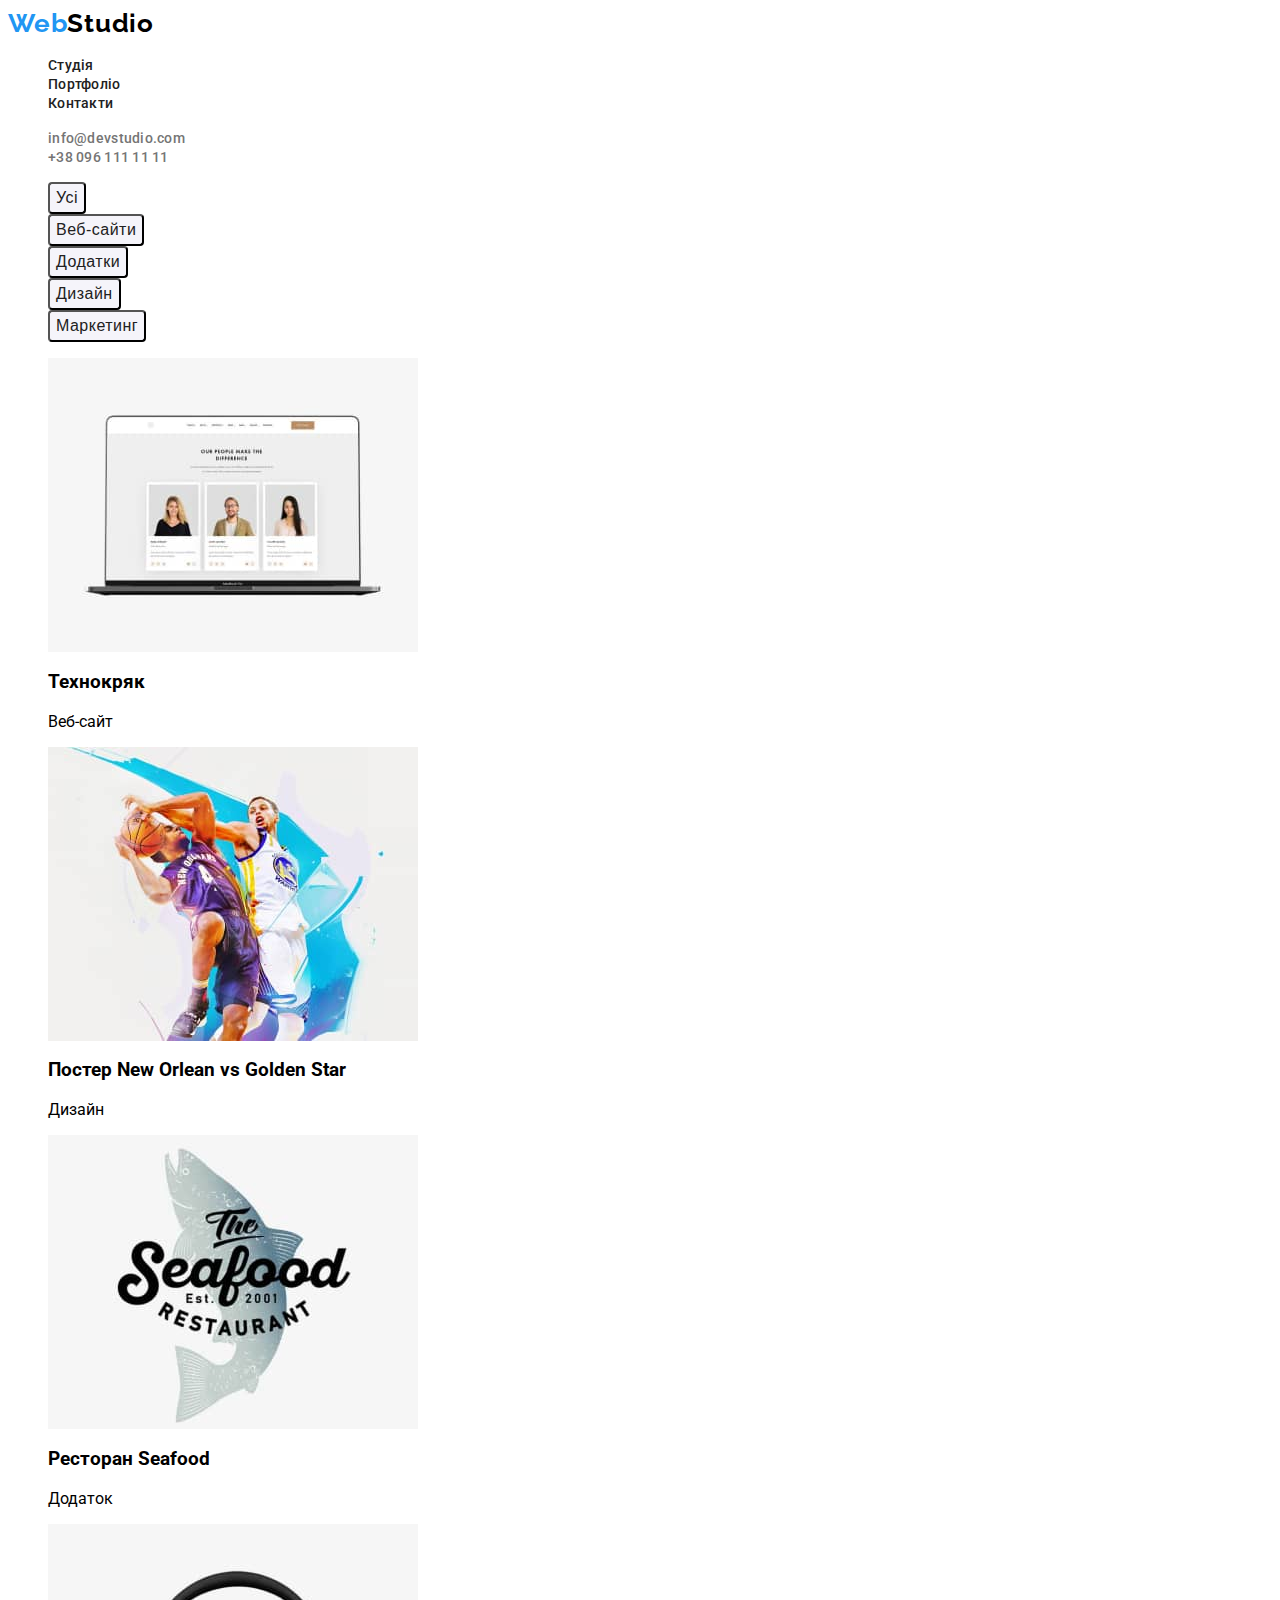
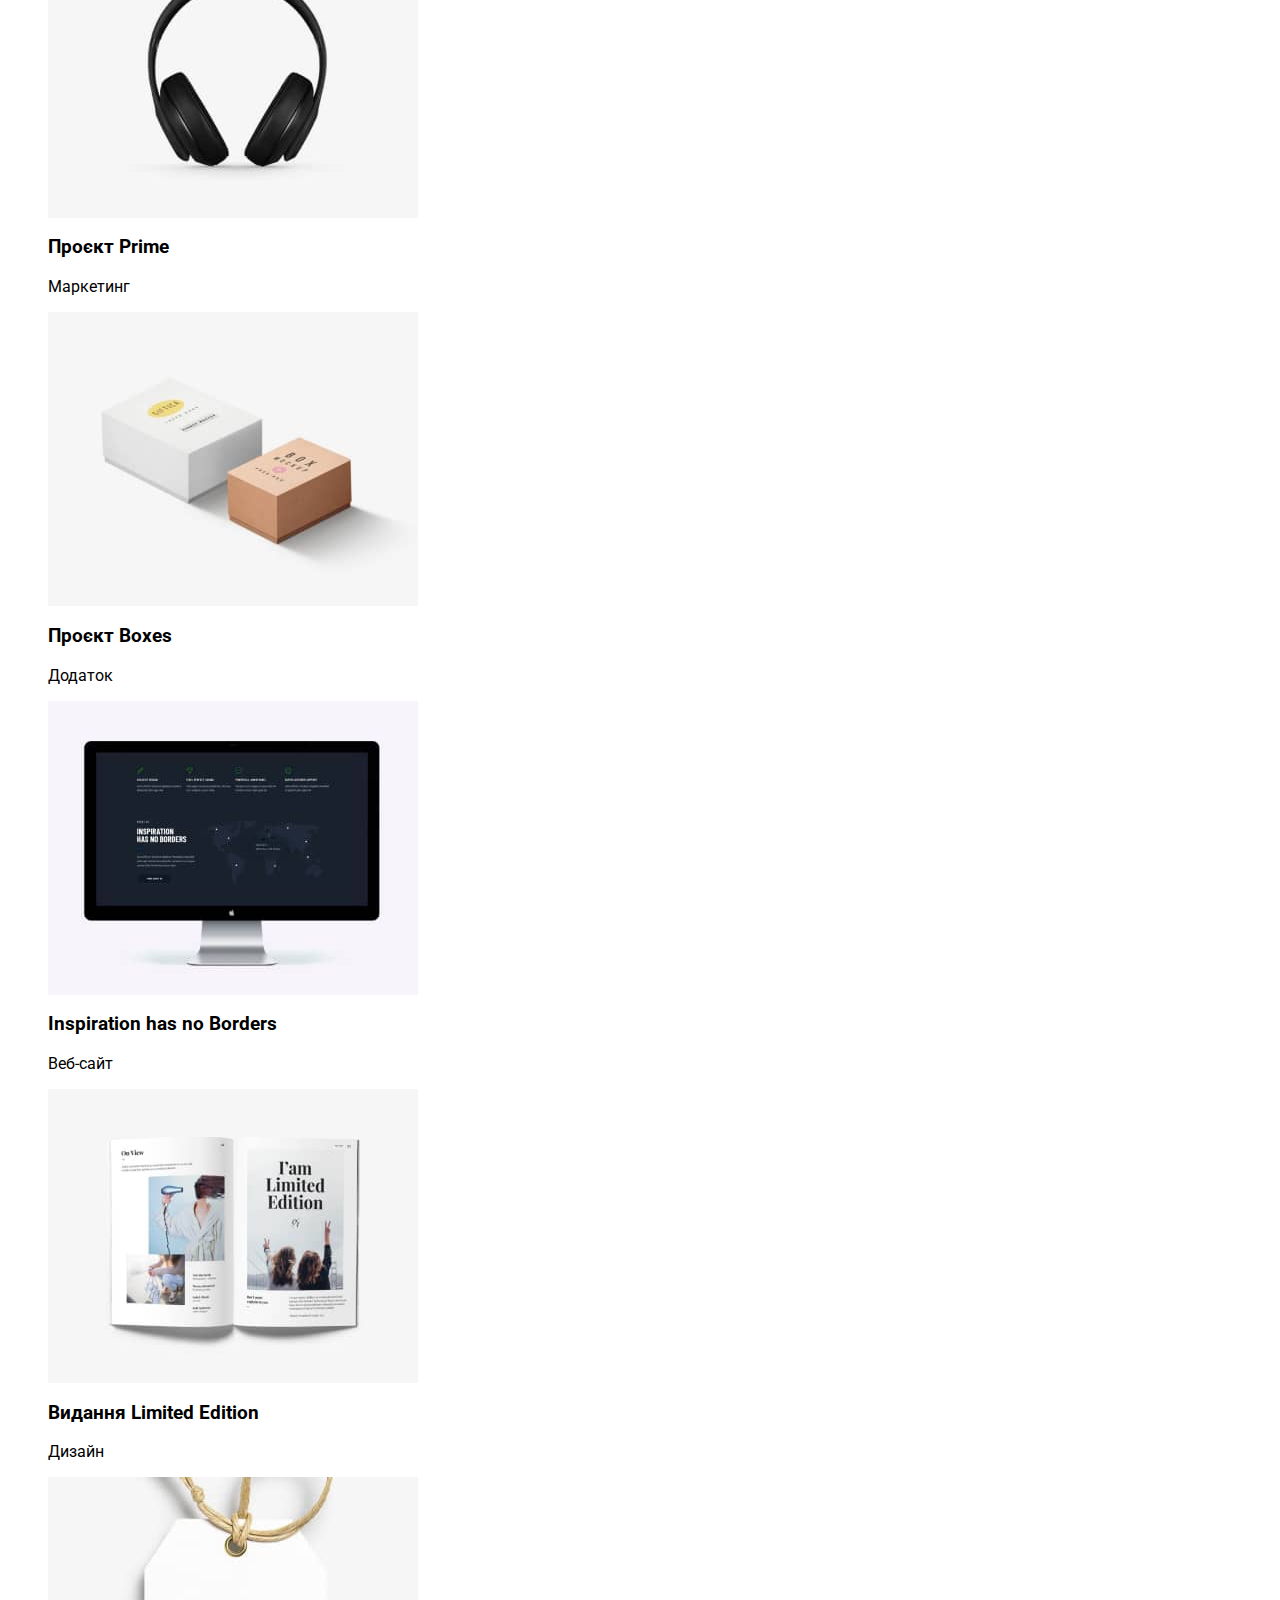
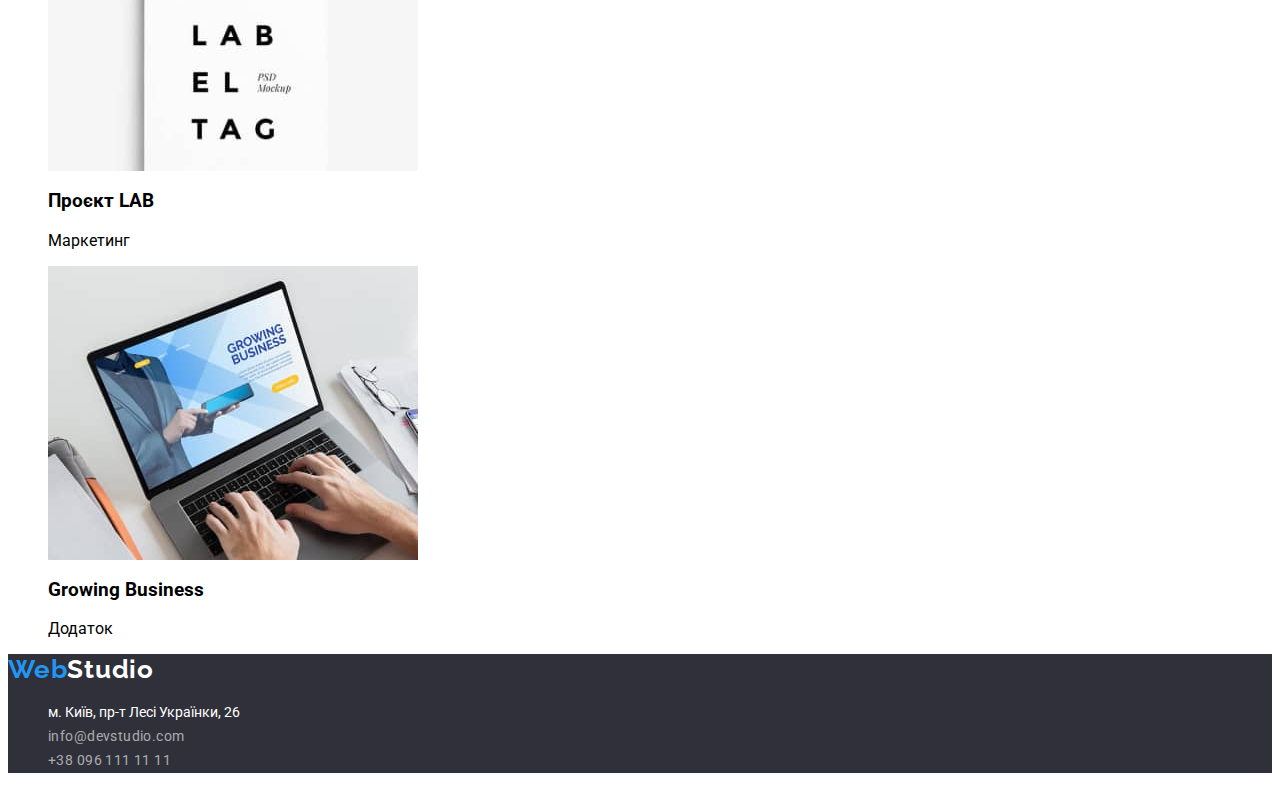
==== portfolio.html @ 6c0d9483 "Add files via upload" ====
<!DOCTYPE html>
<html lang="uk">
    <head>
        <meta charset="UTF-8">
        <meta http-equiv="X-UA-Compatible" content="IE=edge">
        <meta name="viewport" content="width=device-width, initial-scale=1.0">
        <title>WebStudio</title>
        <link rel="preconnect" href="https://fonts.googleapis.com">
        <link rel="preconnect" href="https://fonts.gstatic.com" crossorigin>
        <link href="https://fonts.googleapis.com/css2?family=Raleway:wght@700&family=Roboto:wght@400;500;700;900&display=swap" rel="stylesheet">
    
        <link rel="stylesheet" href="./styles/style.css">
    </head>
<body>
    <header class="page-header">
        <a class="upper-logo link" href="./index.html"><span class="logo-blue">Web</span>Studio</a>
        <nav class="page-nav">
            <ul class="menu list">
                <li class="menu-item">
                    <a class="menu-link link" href="./index.html">Студія</a></li>
                <li class="menu-item">
                    <a class="menu-link link" href="./portfolio.html">Портфоліо</a></li>
                <li class="menu-item">
                    <a class="menu-link link" href="#">Контакти</a></li>
            </ul>
        </nav>
        <section class="contact">
            <ul class="list">
                <li class=" menu-item"><a class=" mail-address link" href="mailto:info@devstudio.com">info@devstudio.com</a></li>
                <li><a class="contact-phone-number link" href="tel:+380961111111">+38 096 111 11 11</a></li>
            </ul>
        </section>
    </header>
    <main>
        <section class="catalog">
            <ul class="list filter">
                <li><button class="filter-dutton" type="button">Усі</button></li>
                <li><button class="filter-dutton" type="button">Веб-сайти</button></li>
                <li><button class="filter-dutton" type="button">Додатки</button></li>
                <li><button class="filter-dutton" type="button">Дизайн</button></li>
                <li><button class="filter-dutton" type="button">Маркетинг</button></li>
            </ul>
            <ul class="list ">
                <li class="project" >
                    <img src="./imeges/portfolio1.jpg" alt="Дизайн веб-сторінки">
                    <h3>Технокряк</h3>
                    <p>Веб-сайт</p>
                </li>
                <li class="project">
                    <img src="./imeges/portfolio2.jpg" alt="Постер з двума баскетболістами">
                    <h3>Постер New Orlean vs Golden Star</h3>
                    <p>Дизайн</p>
                </li>
                <li class="project">
                    <img src="./imeges/portfolio3.jpg" alt="Дмзайн додатку ресторану">
                    <h3>Ресторан Seafood</h3>
                    <p>Додаток</p>
                </li>
                <li class="project">
                    <img src="./imeges/portfolio4.jpg" alt="Навушники">
                    <h3>Проєкт Prime</h3>
                    <p>Маркетинг</p>
                </li>
                <li class="project">
                    <img src="./imeges/portfolio5.jpg" alt="Дві коробки">
                    <h3>Проєкт Boxes</h3>
                    <p>Додаток</p>
                </li>
                <li class="project">
                    <img src="./imeges/portfolio6.jpg" alt="Веб-сайти">
                    <h3>Inspiration has no Borders</h3>
                    <p>Веб-сайт</p>
                </li>
                <li class="project">
                    <img src="./imeges/portfolio7.jpg" alt="Журнал">
                    <h3>Видання Limited Edition</h3>
                    <p>Дизайн</p>
                </li>
                <li>
                    <img src="./imeges/portfolio8.jpg" alt="Ярлик">
                    <h3>Проєкт LAB</h3>
                    <p>Маркетинг</p>
                </li>
                <li>
                    <img src="./imeges/portfolio9.jpg" alt="Людина працює за нойтбуком">
                    <h3>Growing Business</h3>
                    <p>Додаток</p>
                </li>
            </ul>
        </section>
    </main>
    <footer class="footer">
        <a class='logo-down link' href="index.html"><span class="logo-blue">Web</span>Studio</a>
        <address>
            <ul class="list">
                <li><a class="link address-link" href="https://goo.gl/maps/NGYsfj5xvE9vm5nV7" target="_blank" rel="noopener noreferrer nofollow">м. Київ, пр-т Лесі Українки, 26</a></li>
                <li><a class="link footer-email" href="mailto:info@devstudio.com">info@devstudio.com</a></li>
                <li><a class="link footer-number" href="tel:+380961111111">+38 096 111 11 11</a></li>
            </ul>
    
        </address>
       </footer>
</body>
</html>
---- styles/style.css ----
:root{
    --logo-color:#000000;
    --text-color-white: #fff;
    --background-color-white: #FFFFFF;
    --background-color-dark: #2F303A;
    --backgraund-portfolio: 1px solid #EEEEEE;
    --background-color-grey: #F5F4FA;
    --active-color-blue : #2196F3;
    --title-color: #212121;
    --text-color-grey: #757575;
    --button-active-back-color: #188CE8;
    --rgba-color: rgba(255, 255, 255, 0.6);
}

.link {
    text-decoration: none;}

.list {
    list-style: none;
    font-style: normal;
}

img {
    display: block;
}

button {
    cursor: pointer;
}

body {
    font-family: 'Roboto', sans-serif;
    background-color: var(--background-color-white);
    
}

.upper-logo {
    font-family: 'Raleway';
    font-weight: 700;
    font-size: 26px;
    line-height: 1.19;
    letter-spacing: 0.03em;
    color: var(--logo-color);

}

.logo-blue {
    color: var(--active-color-blue)
}


.menu-link {
    font-weight: 500;
    font-size: 14px;
    line-height: 1.14;
    letter-spacing: 0.02em;
    color: var(--title-color);
}

.mail-address,
.contact-phone-number {
    font-weight: 500;
    font-size: 14px;
    line-height: 1.14;
    letter-spacing: 0.02em;
    color: var(--text-color-grey);
}

.link:hover,
.link:focus {
    color: var(--active-color-blue);
}

.menu-link:current{
    color: var(--active-color-blue);
}

.section-title {
    background-color: var(--background-color-dark);
}

.headline {

    font-weight: 900;
    font-size: 44px;
    line-height: 1.36;
    text-align: center;
    letter-spacing: 0.06em;
    text-transform: uppercase;
    color: var(--background-color-white);
}

.modal-open-btn {
    font-weight: 700;
    font-size: 16px;
    line-height: 1.88;
    display: flex;
    align-items: center;
    text-align: center;
    letter-spacing: 0.06em;
    background-color: var(--active-color-blue);
    color: var(--background-color-white);
    box-shadow: 0px 4px 4px rgba(0, 0, 0, 0.15);
    border-radius: 4px;
}
.modal-open-btn:hover,
.modal-open-btn:focus{
    background-color:var(--button-active-back-color);
    box-shadow: 0px 4px 4px rgba(0, 0, 0, 0.15);
    border-radius: 4px
   }

   .preference {
    font-size: 0;
   }

   .preference-subtitle {
    font-weight: 700;
    font-size: 14px;
    line-height: 1.14;
    letter-spacing: 0.03em;
    text-transform: uppercase;
    color:var(--title-color);
   }

   .preference-text {
    font-weight: 400;
    font-size: 14px;
    line-height: 24px;
    letter-spacing: 0.03em;
    color: var(--text-color-grey);
   }

   .headline {
    font-weight: 700;
    font-size: 36px;
    line-height: 1.17;
    text-align: center;
    letter-spacing: 0.03em;
    color: var(--title-color);
   }

   .section-features {
    background-color:var(--background-color-grey);
   }

   .name-employee {
    font-weight: 500;
    font-size: 16px;
    line-height: 1.19;
    letter-spacing: 0.03em;
    color: var(--title-color);
   }

   .headline {
    font-weight: 400;
    font-size: 16px;
    line-height: 1.19;
    letter-spacing: 0.03em;
    color: var(--text-color-grey);
   }

   .footer {
    background-color: var(--background-color-dark);
   }

   .logo-down {
    font-family: 'Raleway';
    font-style: normal;
    font-weight: 700;
    font-size: 26px;
    line-height: 1.19;
    letter-spacing: 0.03em;
    color:var(--text-color-white);
   }

   .address-link {
    font-weight: 400;
    font-size: 14px;
    line-height: 1.71;
    letter-spacing;
    color: var(--text-color-white);
   }

   .footer-email,
   .footer-number {
    font-weight: 400;
    font-size: 14px;
    line-height: 1.71;
    letter-spacing: 0.03em;
    color: var(--rgba-color);
   }

   .catalog {
    background-color: var(--backgraund-portfolio);
   }

   .filter-dutton {
    font-weight: 500;
    font-size: 16px;
    line-height: 1.63;
    text-align: center;
    letter-spacing: 0.03em;
    background:var(--background-color-grey);
    border-radius: 4px;
    color: var(--title-color);
   }

   .filter-dutton:hover,
   .filter-dutton:focus {
    font-weight: 500;
    font-size: 16px;
    line-height: 1.63;
    text-align: center;
    letter-spacing: 0.03em;
    color: var(--text-color-white);
    background: #2196F3;
    box-shadow: 0px 3px 1px rgba(0, 0, 0, 0.1), 0px 1px 2px rgba(0, 0, 0, 0.08), 0px 2px 2px rgba(0, 0, 0, 0.12);
    border-radius: 4px;
   }
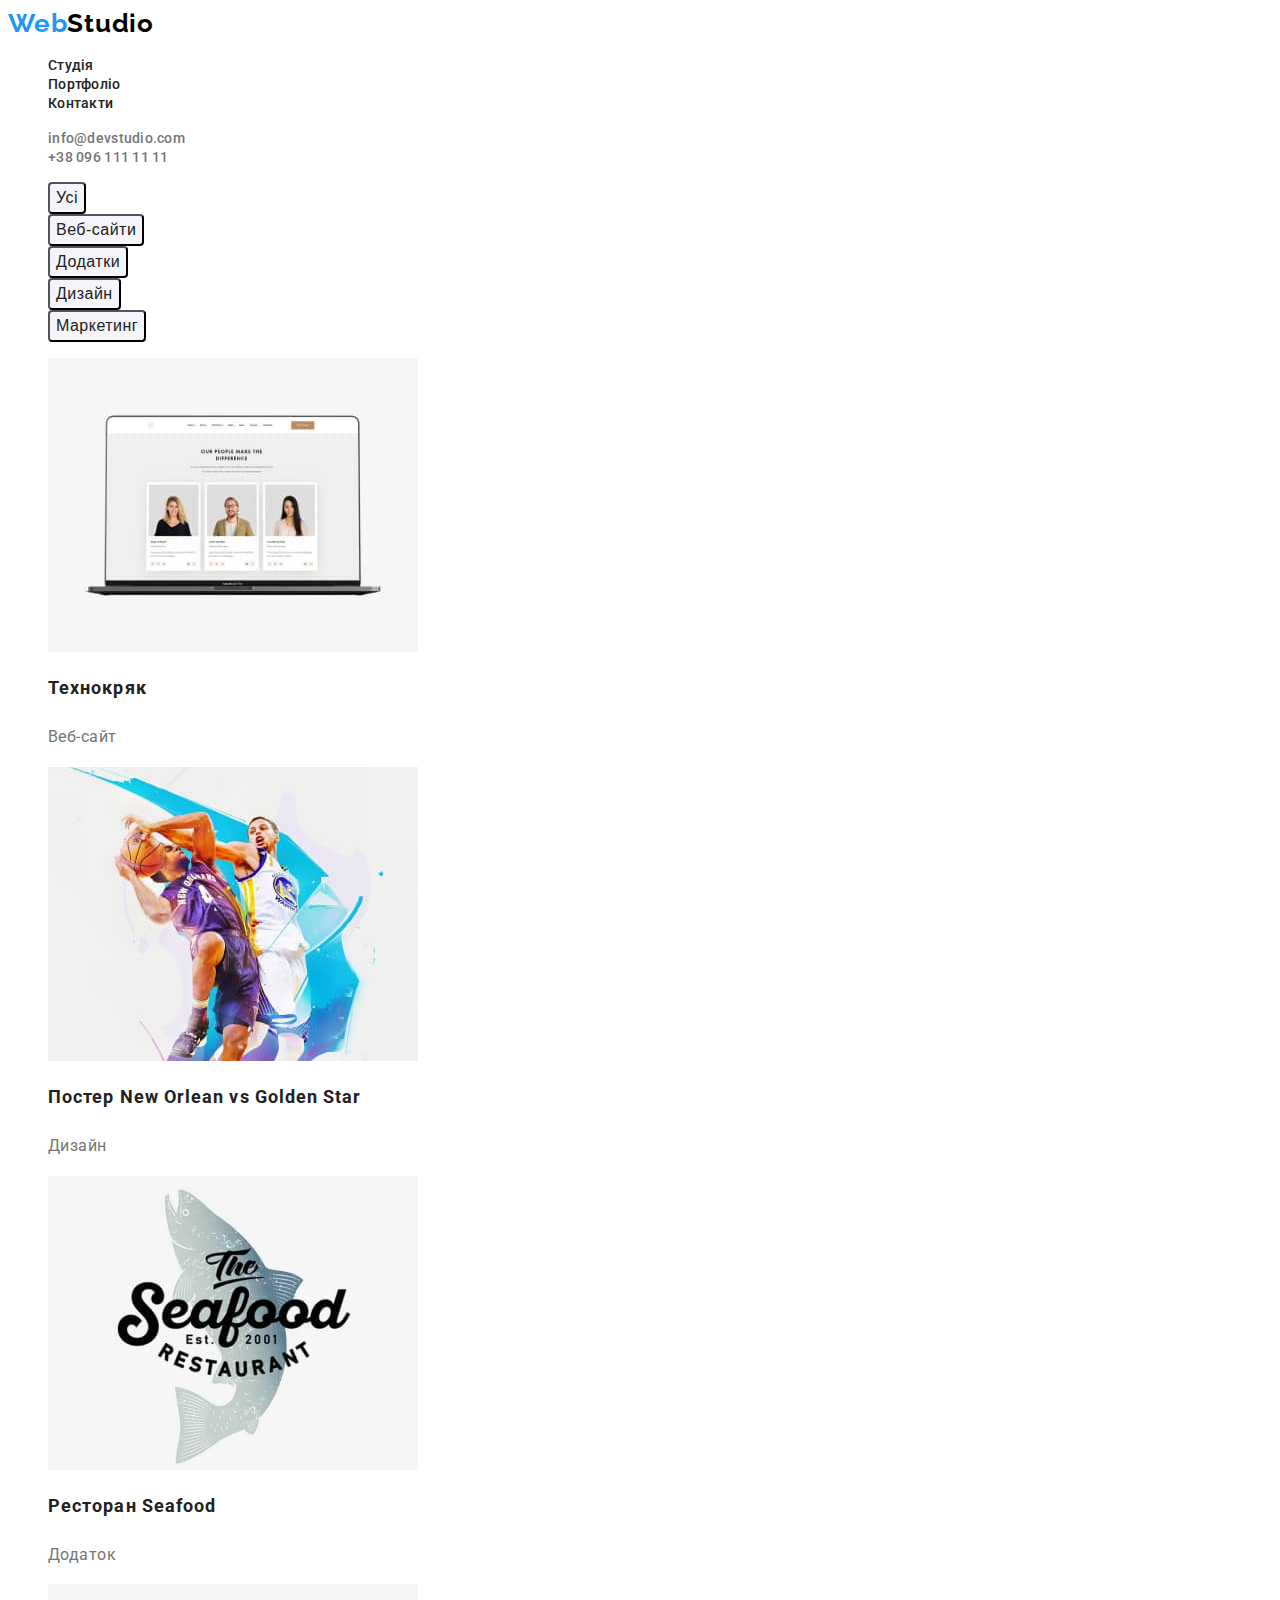
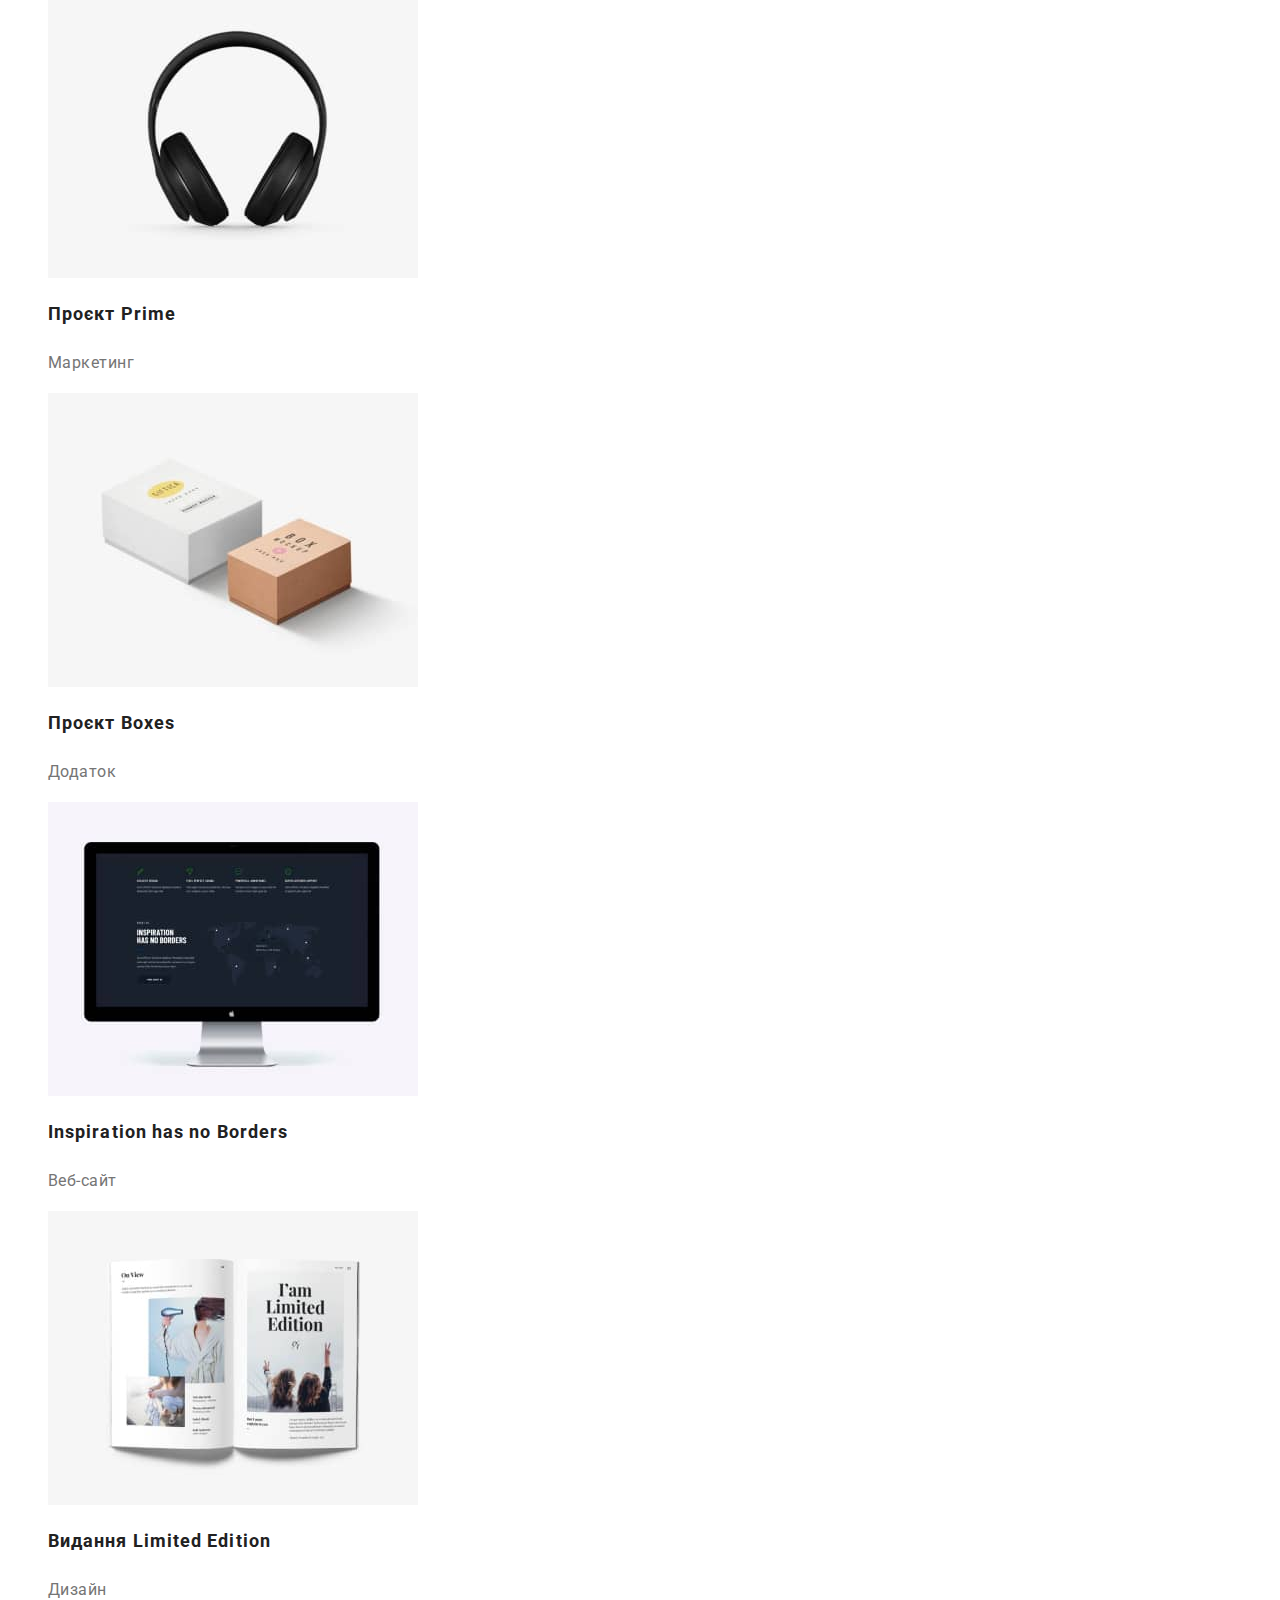
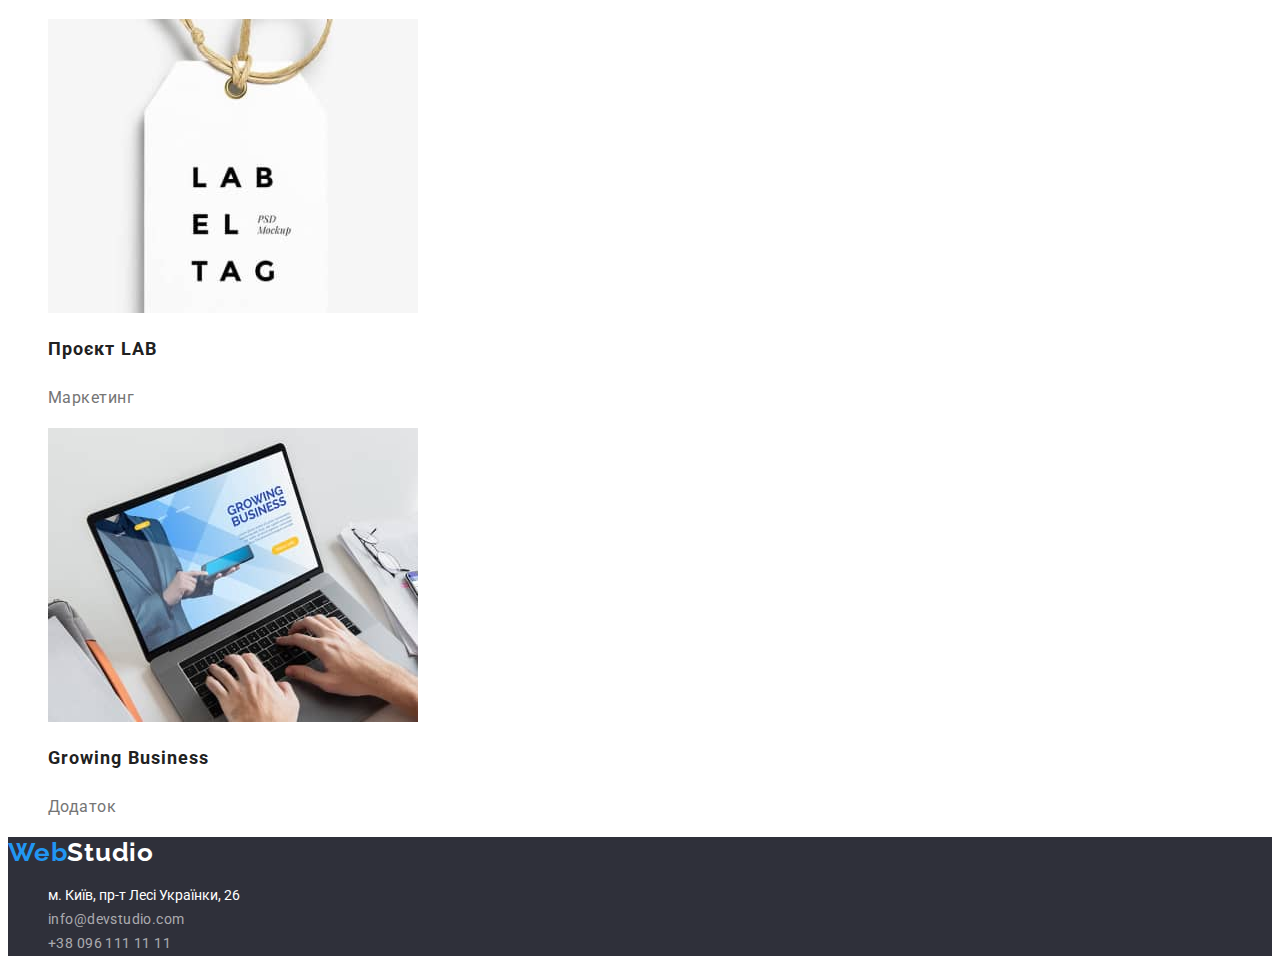
==== commit 7a6a9a4c: "redacted" ====
--- a/portfolio.html
+++ b/portfolio.html
@@ -13,7 +13,7 @@
     </head>
 <body>
     <header class="page-header">
-        <a class="upper-logo link" href="./index.html"><span class="logo-blue">Web</span>Studio</a>
+        <a class="upper-logo" href="./index.html"><span class="logo-blue">Web</span>Studio</a>
         <nav class="page-nav">
             <ul class="menu list">
                 <li class="menu-item">
@@ -24,12 +24,10 @@
                     <a class="menu-link link" href="#">Контакти</a></li>
             </ul>
         </nav>
-        <section class="contact">
-            <ul class="list">
-                <li class=" menu-item"><a class=" mail-address link" href="mailto:info@devstudio.com">info@devstudio.com</a></li>
-                <li><a class="contact-phone-number link" href="tel:+380961111111">+38 096 111 11 11</a></li>
-            </ul>
-        </section>
+        <ul class="list">
+            <li class=" menu-item"><a class=" mail-address link" href="mailto:info@devstudio.com">info@devstudio.com</a></li>
+            <li><a class="contact-phone-number link" href="tel:+380961111111">+38 096 111 11 11</a></li>
+        </ul>
     </header>
     <main>
         <section class="catalog">
@@ -43,54 +41,54 @@
             <ul class="list ">
                 <li class="project" >
                     <img src="./imeges/portfolio1.jpg" alt="Дизайн веб-сторінки">
-                    <h3>Технокряк</h3>
-                    <p>Веб-сайт</p>
+                    <h3 class="project-caption">Технокряк</h3>
+                    <p class="project-lext" >Веб-сайт</p>
                 </li>
                 <li class="project">
                     <img src="./imeges/portfolio2.jpg" alt="Постер з двума баскетболістами">
-                    <h3>Постер New Orlean vs Golden Star</h3>
-                    <p>Дизайн</p>
+                    <h3 class="project-caption">Постер New Orlean vs Golden Star</h3>
+                    <p class="project-lext" >Дизайн</p>
                 </li>
                 <li class="project">
                     <img src="./imeges/portfolio3.jpg" alt="Дмзайн додатку ресторану">
-                    <h3>Ресторан Seafood</h3>
-                    <p>Додаток</p>
+                    <h3 class="project-caption">Ресторан Seafood</h3>
+                    <p class="project-lext" >Додаток</p>
                 </li>
                 <li class="project">
                     <img src="./imeges/portfolio4.jpg" alt="Навушники">
-                    <h3>Проєкт Prime</h3>
-                    <p>Маркетинг</p>
+                    <h3 class="project-caption">Проєкт Prime</h3>
+                    <p class="project-lext" >Маркетинг</p>
                 </li>
                 <li class="project">
                     <img src="./imeges/portfolio5.jpg" alt="Дві коробки">
-                    <h3>Проєкт Boxes</h3>
-                    <p>Додаток</p>
+                    <h3 class="project-caption">Проєкт Boxes</h3>
+                    <p class="project-lext" >Додаток</p>
                 </li>
                 <li class="project">
                     <img src="./imeges/portfolio6.jpg" alt="Веб-сайти">
-                    <h3>Inspiration has no Borders</h3>
-                    <p>Веб-сайт</p>
+                    <h3 class="project-caption">Inspiration has no Borders</h3>
+                    <p class="project-lext" >Веб-сайт</p>
                 </li>
                 <li class="project">
                     <img src="./imeges/portfolio7.jpg" alt="Журнал">
-                    <h3>Видання Limited Edition</h3>
-                    <p>Дизайн</p>
+                    <h3 class="project-caption">Видання Limited Edition</h3>
+                    <p class="project-lext" >Дизайн</p>
                 </li>
                 <li>
                     <img src="./imeges/portfolio8.jpg" alt="Ярлик">
-                    <h3>Проєкт LAB</h3>
-                    <p>Маркетинг</p>
+                    <h3 class="project-caption">Проєкт LAB</h3>
+                    <p class="project-lext" >Маркетинг</p>
                 </li>
                 <li>
                     <img src="./imeges/portfolio9.jpg" alt="Людина працює за нойтбуком">
-                    <h3>Growing Business</h3>
-                    <p>Додаток</p>
+                    <h3 class="project-caption">Growing Business</h3>
+                    <p class="project-lext" >Додаток</p>
                 </li>
             </ul>
         </section>
     </main>
     <footer class="footer">
-        <a class='logo-down link' href="index.html"><span class="logo-blue">Web</span>Studio</a>
+        <a class='logo-down' href="index.html"><span class="logo-blue">Web</span>Studio</a>
         <address>
             <ul class="list">
                 <li><a class="link address-link" href="https://goo.gl/maps/NGYsfj5xvE9vm5nV7" target="_blank" rel="noopener noreferrer nofollow">м. Київ, пр-т Лесі Українки, 26</a></li>
--- a/styles/style.css
+++ b/styles/style.css
@@ -35,6 +35,7 @@
 }
 
 .upper-logo {
+    text-decoration: none;
     font-family: 'Raleway';
     font-weight: 700;
     font-size: 26px;
@@ -78,6 +79,8 @@
 .section-title {
     background-color: var(--background-color-dark);
 }
+
+
 
 .headline {
 
@@ -108,94 +111,105 @@
     background-color:var(--button-active-back-color);
     box-shadow: 0px 4px 4px rgba(0, 0, 0, 0.15);
     border-radius: 4px
-   }
-
-   .preference {
+}
+
+.preference {
     font-size: 0;
-   }
-
-   .preference-subtitle {
+}
+
+.preference-subtitle {
     font-weight: 700;
     font-size: 14px;
     line-height: 1.14;
     letter-spacing: 0.03em;
     text-transform: uppercase;
     color:var(--title-color);
-   }
-
-   .preference-text {
+}
+
+.preference-text {
     font-weight: 400;
     font-size: 14px;
     line-height: 24px;
     letter-spacing: 0.03em;
     color: var(--text-color-grey);
-   }
-
-   .headline {
+}
+
+.heading {
+    font-weight: 900;
+    font-size: 44px;
+    line-height: 1.36;
+    text-align: center;
+    letter-spacing: 0.06em;
+    text-transform: uppercase;
+
+    color: var(--background-color-white);
+}
+
+
+.section-features {
+    background-color:var(--background-color-grey);
+}
+.headline {
+    font-style: normal;
     font-weight: 700;
     font-size: 36px;
     line-height: 1.17;
     text-align: center;
     letter-spacing: 0.03em;
+
+    color:var(--title-color);
+}
+
+.name-employee {
+    font-weight: 500;
+    font-size: 16px;
+    line-height: 1.19;
+    letter-spacing: 0.03em;
     color: var(--title-color);
-   }
-
-   .section-features {
-    background-color:var(--background-color-grey);
-   }
-
-   .name-employee {
-    font-weight: 500;
-    font-size: 16px;
-    line-height: 1.19;
-    letter-spacing: 0.03em;
-    color: var(--title-color);
-   }
-
-   .headline {
-    font-weight: 400;
-    font-size: 16px;
-    line-height: 1.19;
-    letter-spacing: 0.03em;
-    color: var(--text-color-grey);
-   }
-
-   .footer {
-    background-color: var(--background-color-dark);
-   }
-
-   .logo-down {
+}
+
+.position {
+    font-weight: 400;
+    font-size: 16px;
+    line-height: 1.19;
+    text-align: center;
+    letter-spacing: 0.03em;
+    color:var(--text-color-grey)
+
+}
+
+.footer {
+    background-color: var(--background-color-dark);}
+
+.logo-down { 
+    text-decoration: none;
     font-family: 'Raleway';
     font-style: normal;
     font-weight: 700;
     font-size: 26px;
     line-height: 1.19;
     letter-spacing: 0.03em;
-    color:var(--text-color-white);
-   }
-
-   .address-link {
+    color:var(--text-color-white);}
+
+.address-link {
     font-weight: 400;
     font-size: 14px;
     line-height: 1.71;
     letter-spacing;
-    color: var(--text-color-white);
-   }
-
-   .footer-email,
-   .footer-number {
+    color: var(--text-color-white);}
+
+.footer-email,
+.footer-number {
     font-weight: 400;
     font-size: 14px;
     line-height: 1.71;
     letter-spacing: 0.03em;
-    color: var(--rgba-color);
-   }
-
-   .catalog {
-    background-color: var(--backgraund-portfolio);
-   }
-
-   .filter-dutton {
+    color: var(--rgba-color);}
+
+.catalog {
+    background-color: var(--backgraund-portfolio);}
+
+.filter-dutton {
     font-weight: 500;
     font-size: 16px;
     line-height: 1.63;
@@ -203,11 +217,10 @@
     letter-spacing: 0.03em;
     background:var(--background-color-grey);
     border-radius: 4px;
-    color: var(--title-color);
-   }
-
-   .filter-dutton:hover,
-   .filter-dutton:focus {
+    color: var(--title-color);}
+
+.filter-dutton:hover,
+.filter-dutton:focus {
     font-weight: 500;
     font-size: 16px;
     line-height: 1.63;
@@ -216,5 +229,20 @@
     color: var(--text-color-white);
     background: #2196F3;
     box-shadow: 0px 3px 1px rgba(0, 0, 0, 0.1), 0px 1px 2px rgba(0, 0, 0, 0.08), 0px 2px 2px rgba(0, 0, 0, 0.12);
-    border-radius: 4px;
-   }+    border-radius: 4px;}
+
+.project-caption {
+    font-weight: 700;
+    font-size: 18px;
+    line-height: 2;
+    letter-spacing: 0.06em;
+    color:var(--title-color);
+}
+
+.project-lext {
+    font-weight: 400;
+    font-size: 16px;
+    line-height: 1.67;
+    letter-spacing: 0.03em;
+    color: var(--text-color-grey);
+}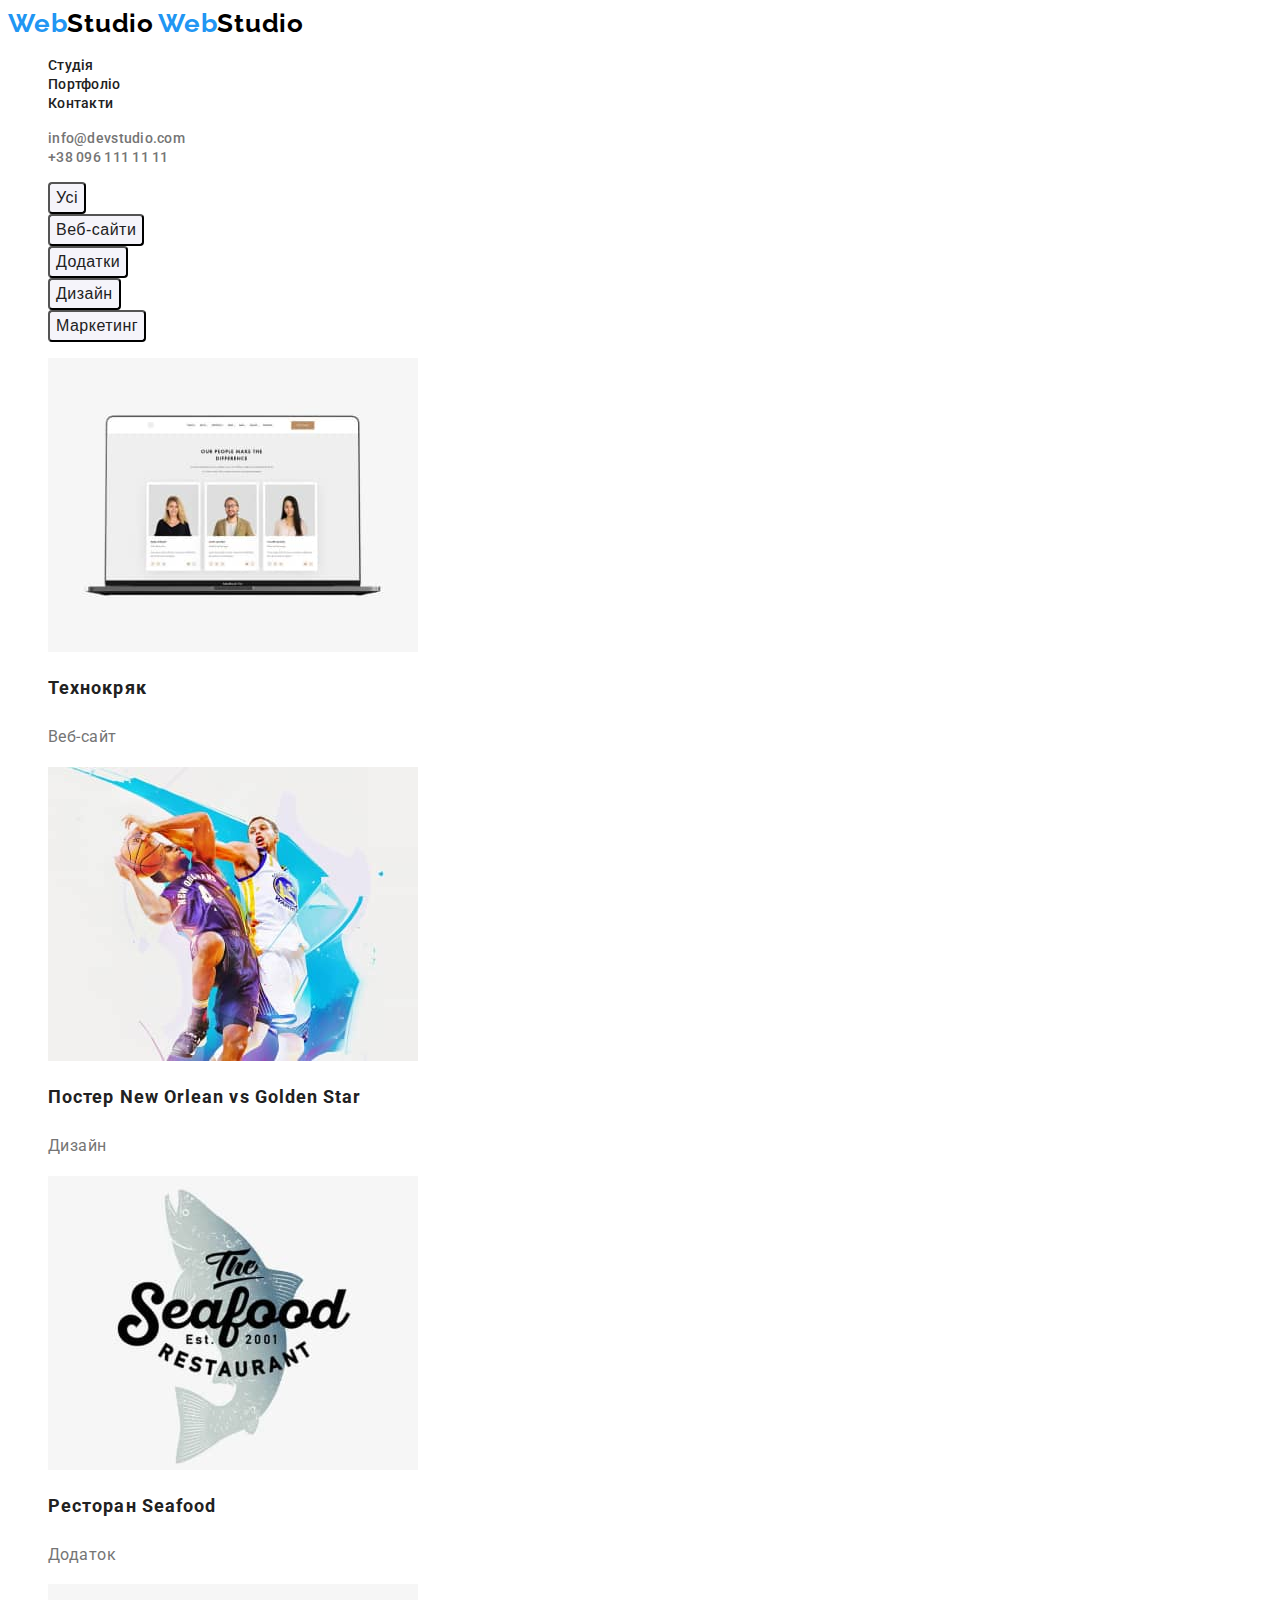
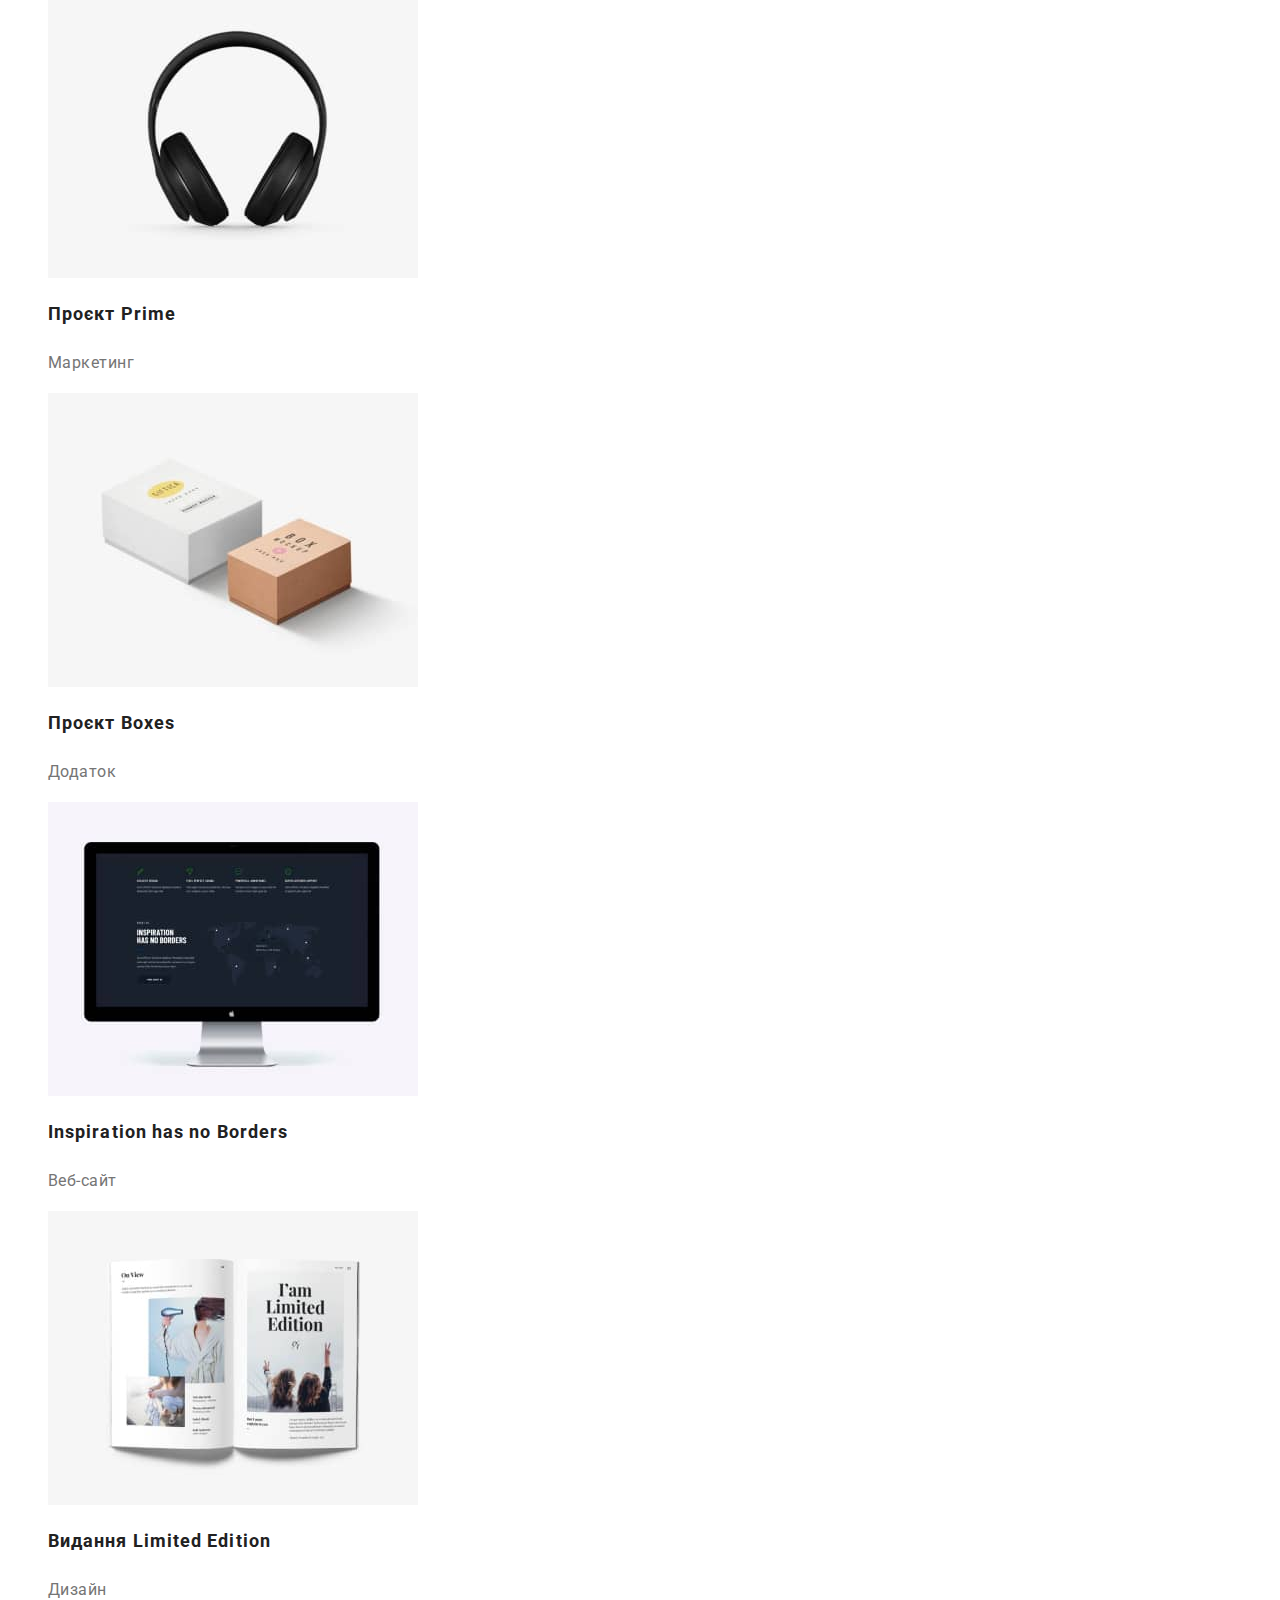
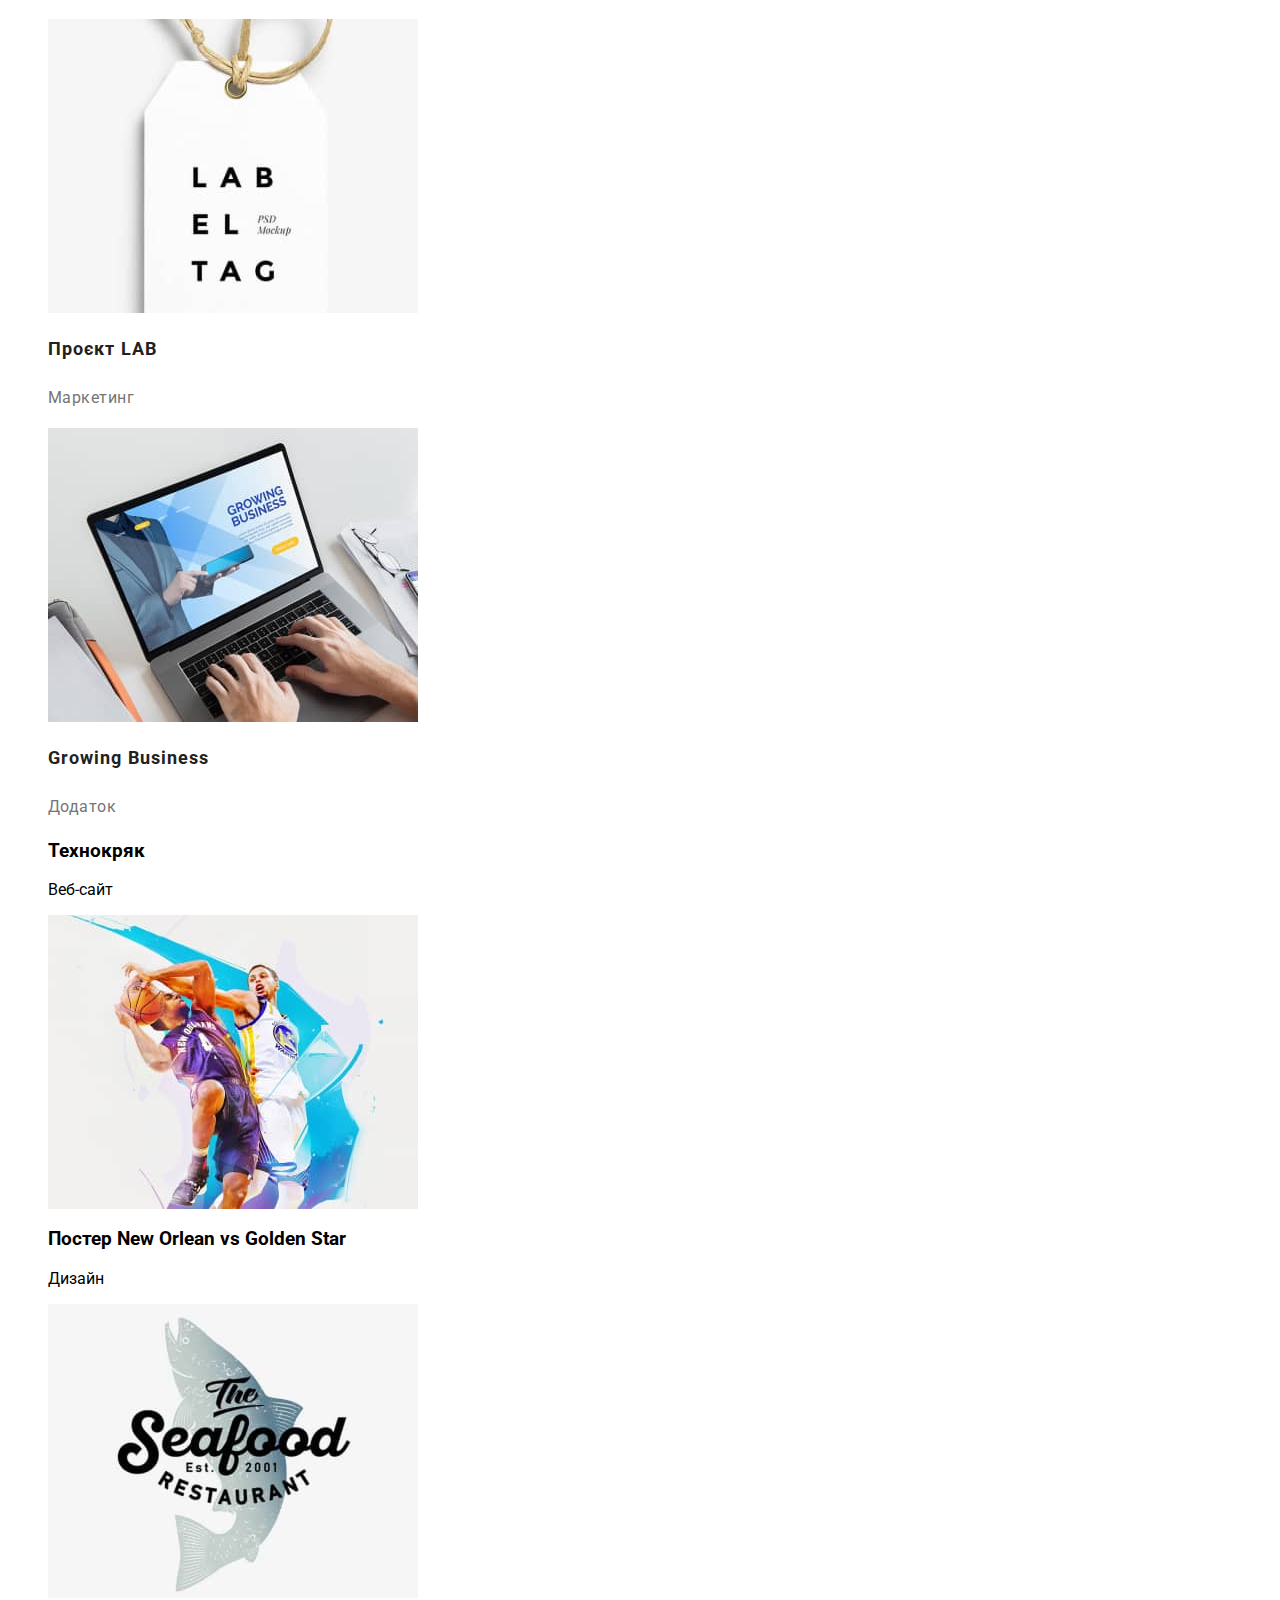
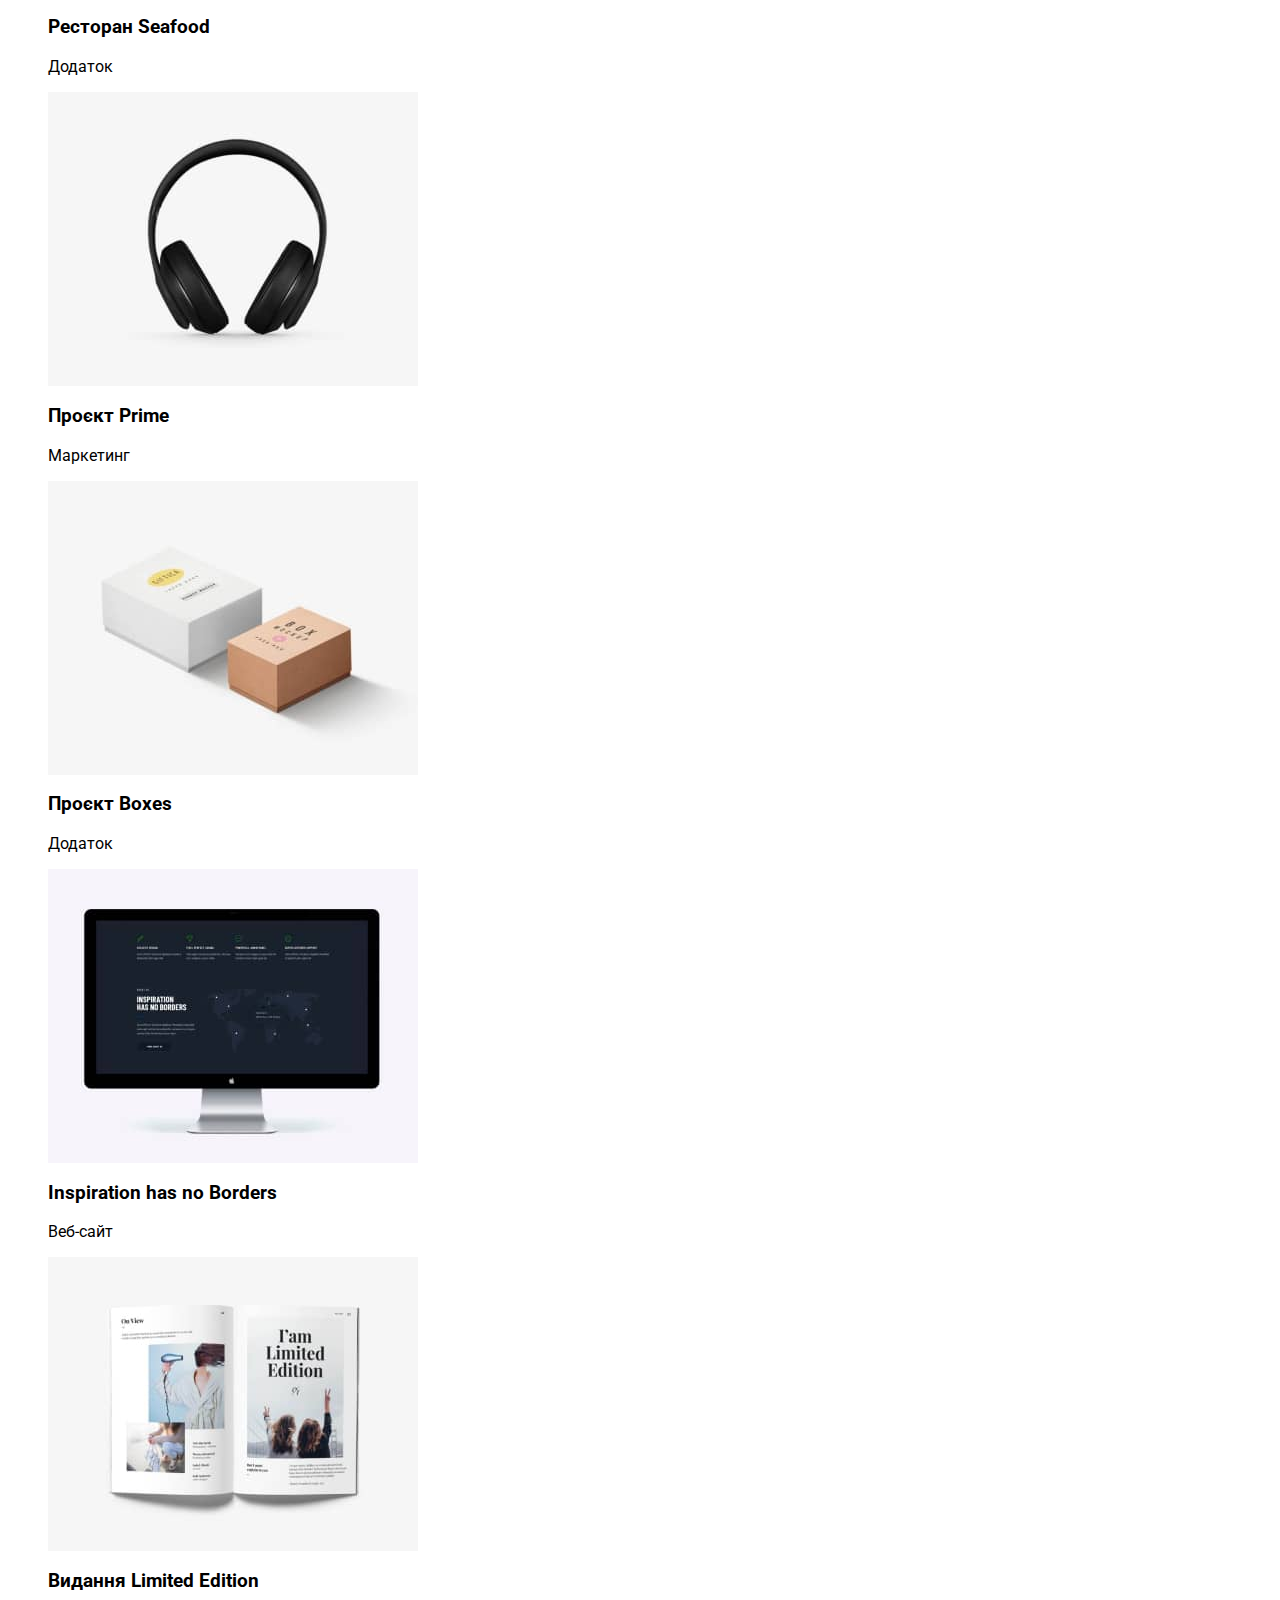
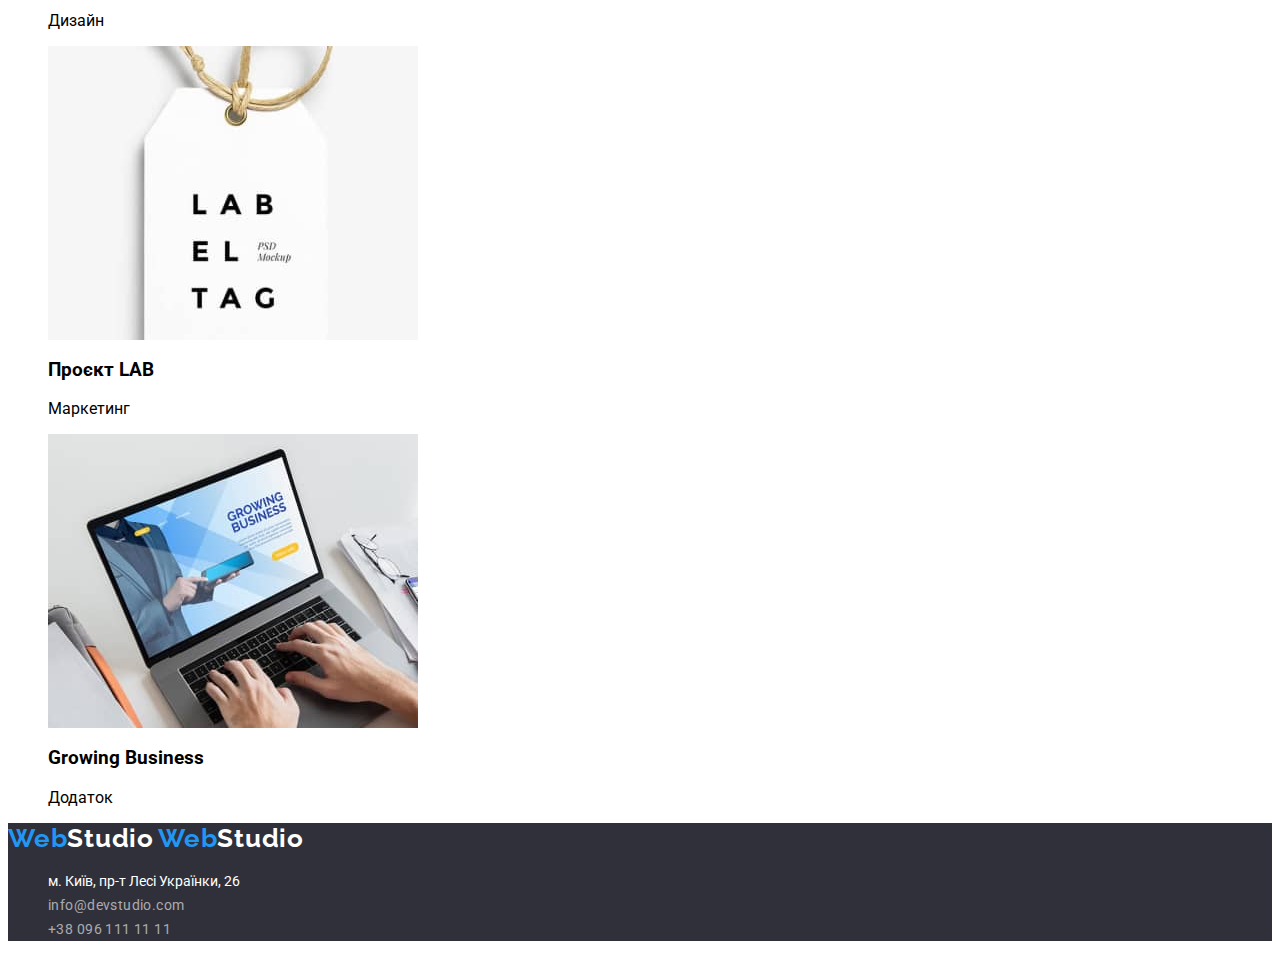
==== commit 9e635afc: "Merge branch 'main' of https://github.com/ValentynSycev/HW2" ====
--- a/portfolio.html
+++ b/portfolio.html
@@ -14,6 +14,7 @@
 <body>
     <header class="page-header">
         <a class="upper-logo" href="./index.html"><span class="logo-blue">Web</span>Studio</a>
+        <a class="upper-logo link" href="./index.html"><span class="logo-blue">Web</span>Studio</a>
         <nav class="page-nav">
             <ul class="menu list">
                 <li class="menu-item">
@@ -83,11 +84,56 @@
                     <img src="./imeges/portfolio9.jpg" alt="Людина працює за нойтбуком">
                     <h3 class="project-caption">Growing Business</h3>
                     <p class="project-lext" >Додаток</p>
+                    <h3>Технокряк</h3>
+                    <p>Веб-сайт</p>
+                </li>
+                <li class="project">
+                    <img src="./imeges/portfolio2.jpg" alt="Постер з двума баскетболістами">
+                    <h3>Постер New Orlean vs Golden Star</h3>
+                    <p>Дизайн</p>
+                </li>
+                <li class="project">
+                    <img src="./imeges/portfolio3.jpg" alt="Дмзайн додатку ресторану">
+                    <h3>Ресторан Seafood</h3>
+                    <p>Додаток</p>
+                </li>
+                <li class="project">
+                    <img src="./imeges/portfolio4.jpg" alt="Навушники">
+                    <h3>Проєкт Prime</h3>
+                    <p>Маркетинг</p>
+                </li>
+                <li class="project">
+                    <img src="./imeges/portfolio5.jpg" alt="Дві коробки">
+                    <h3>Проєкт Boxes</h3>
+                    <p>Додаток</p>
+                </li>
+                <li class="project">
+                    <img src="./imeges/portfolio6.jpg" alt="Веб-сайти">
+                    <h3>Inspiration has no Borders</h3>
+                    <p>Веб-сайт</p>
+                </li>
+                <li class="project">
+                    <img src="./imeges/portfolio7.jpg" alt="Журнал">
+                    <h3>Видання Limited Edition</h3>
+                    <p>Дизайн</p>
+                </li>
+                <li>
+                    <img src="./imeges/portfolio8.jpg" alt="Ярлик">
+                    <h3>Проєкт LAB</h3>
+                    <p>Маркетинг</p>
+                </li>
+                <li>
+                    <img src="./imeges/portfolio9.jpg" alt="Людина працює за нойтбуком">
+                    <h3>Growing Business</h3>
+                    <p>Додаток</p>
+
                 </li>
             </ul>
         </section>
     </main>
     <footer class="footer">
+        <a class='logo-down' href="index.html"><span class="logo-blue">Web</span>Studio</a>
+
         <a class='logo-down' href="index.html"><span class="logo-blue">Web</span>Studio</a>
         <address>
             <ul class="list">
--- a/styles/style.css
+++ b/styles/style.css
@@ -80,8 +80,6 @@
     background-color: var(--background-color-dark);
 }
 
-
-
 .headline {
 
     font-weight: 900;
@@ -120,6 +118,19 @@
 .preference-subtitle {
     font-weight: 700;
     font-size: 14px;
+    line-height: 16px;
+    letter-spacing: 0.03em;
+    text-transform: uppercase;
+    color: var(--title-color);
+   }
+
+.preference {
+    font-size: 0;
+}
+
+.preference-subtitle {
+    font-weight: 700;
+    font-size: 14px;
     line-height: 1.14;
     letter-spacing: 0.03em;
     text-transform: uppercase;
@@ -141,7 +152,6 @@
     text-align: center;
     letter-spacing: 0.06em;
     text-transform: uppercase;
-
     color: var(--background-color-white);
 }
 
@@ -149,15 +159,26 @@
 .section-features {
     background-color:var(--background-color-grey);
 }
+
 .headline {
     font-style: normal;
+}
+
+.headline {
     font-weight: 700;
     font-size: 36px;
     line-height: 1.17;
     text-align: center;
     letter-spacing: 0.03em;
-
     color:var(--title-color);
+}
+
+.name-employee {
+    color: var(--title-color);
+}
+
+.section-features {
+    background-color:var(--background-color-grey);
 }
 
 .name-employee {
@@ -183,31 +204,67 @@
 
 .logo-down { 
     text-decoration: none;
+}
+
+.headline {
+    font-weight: 400;
+    font-size: 16px;
+    line-height: 1.19;
+    letter-spacing: 0.03em;
+    color: var(--text-color-grey);
+}
+
+.footer {
+    background-color: var(--background-color-dark);
+}
+
+.logo-down {
     font-family: 'Raleway';
     font-style: normal;
     font-weight: 700;
     font-size: 26px;
     line-height: 1.19;
     letter-spacing: 0.03em;
-    color:var(--text-color-white);}
+    color:var(--text-color-white);
+}
+
+.address-link {
+    color:var(--text-color-white);
+}
 
 .address-link {
     font-weight: 400;
     font-size: 14px;
     line-height: 1.71;
     letter-spacing;
-    color: var(--text-color-white);}
+    color: var(--text-color-white);
+}
 
 .footer-email,
 .footer-number {
+    color: var(--text-color-white);
+}
+
+.footer-email,
+.footer-number {
     font-weight: 400;
     font-size: 14px;
     line-height: 1.71;
     letter-spacing: 0.03em;
-    color: var(--rgba-color);}
+    color: var(--rgba-color);
+}
 
 .catalog {
-    background-color: var(--backgraund-portfolio);}
+    background-color: var(--backgraund-portfolio);
+}
+
+.filter-dutton {
+    color: var(--rgba-color);
+}
+
+.catalog {
+    background-color: var(--backgraund-portfolio);
+}
 
 .filter-dutton {
     font-weight: 500;
@@ -217,7 +274,13 @@
     letter-spacing: 0.03em;
     background:var(--background-color-grey);
     border-radius: 4px;
-    color: var(--title-color);}
+    color: var(--title-color);
+}
+
+.filter-dutton:hover,
+.filter-dutton:focus {
+    color: var(--title-color);
+}
 
 .filter-dutton:hover,
 .filter-dutton:focus {
@@ -229,7 +292,8 @@
     color: var(--text-color-white);
     background: #2196F3;
     box-shadow: 0px 3px 1px rgba(0, 0, 0, 0.1), 0px 1px 2px rgba(0, 0, 0, 0.08), 0px 2px 2px rgba(0, 0, 0, 0.12);
-    border-radius: 4px;}
+    border-radius: 4px;
+}
 
 .project-caption {
     font-weight: 700;
@@ -245,4 +309,5 @@
     line-height: 1.67;
     letter-spacing: 0.03em;
     color: var(--text-color-grey);
-}+    border-radius: 4px;
+}
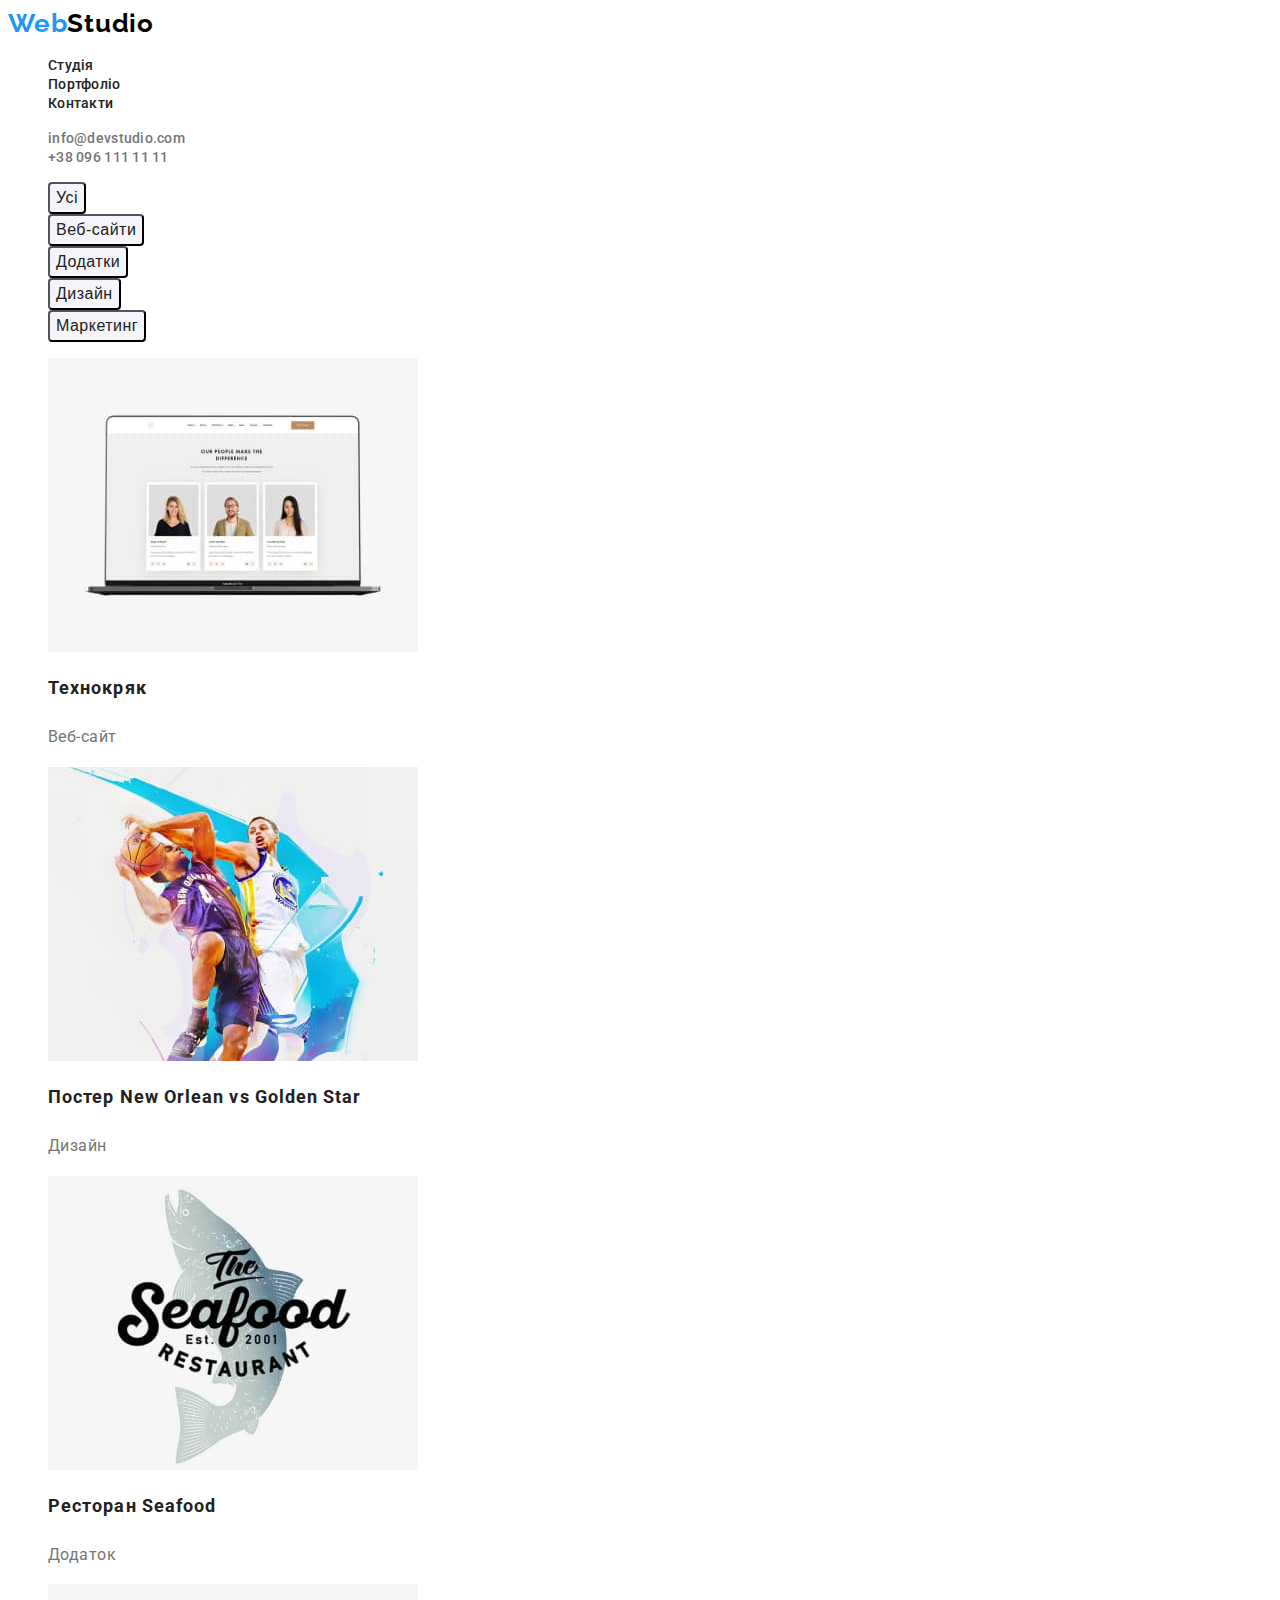
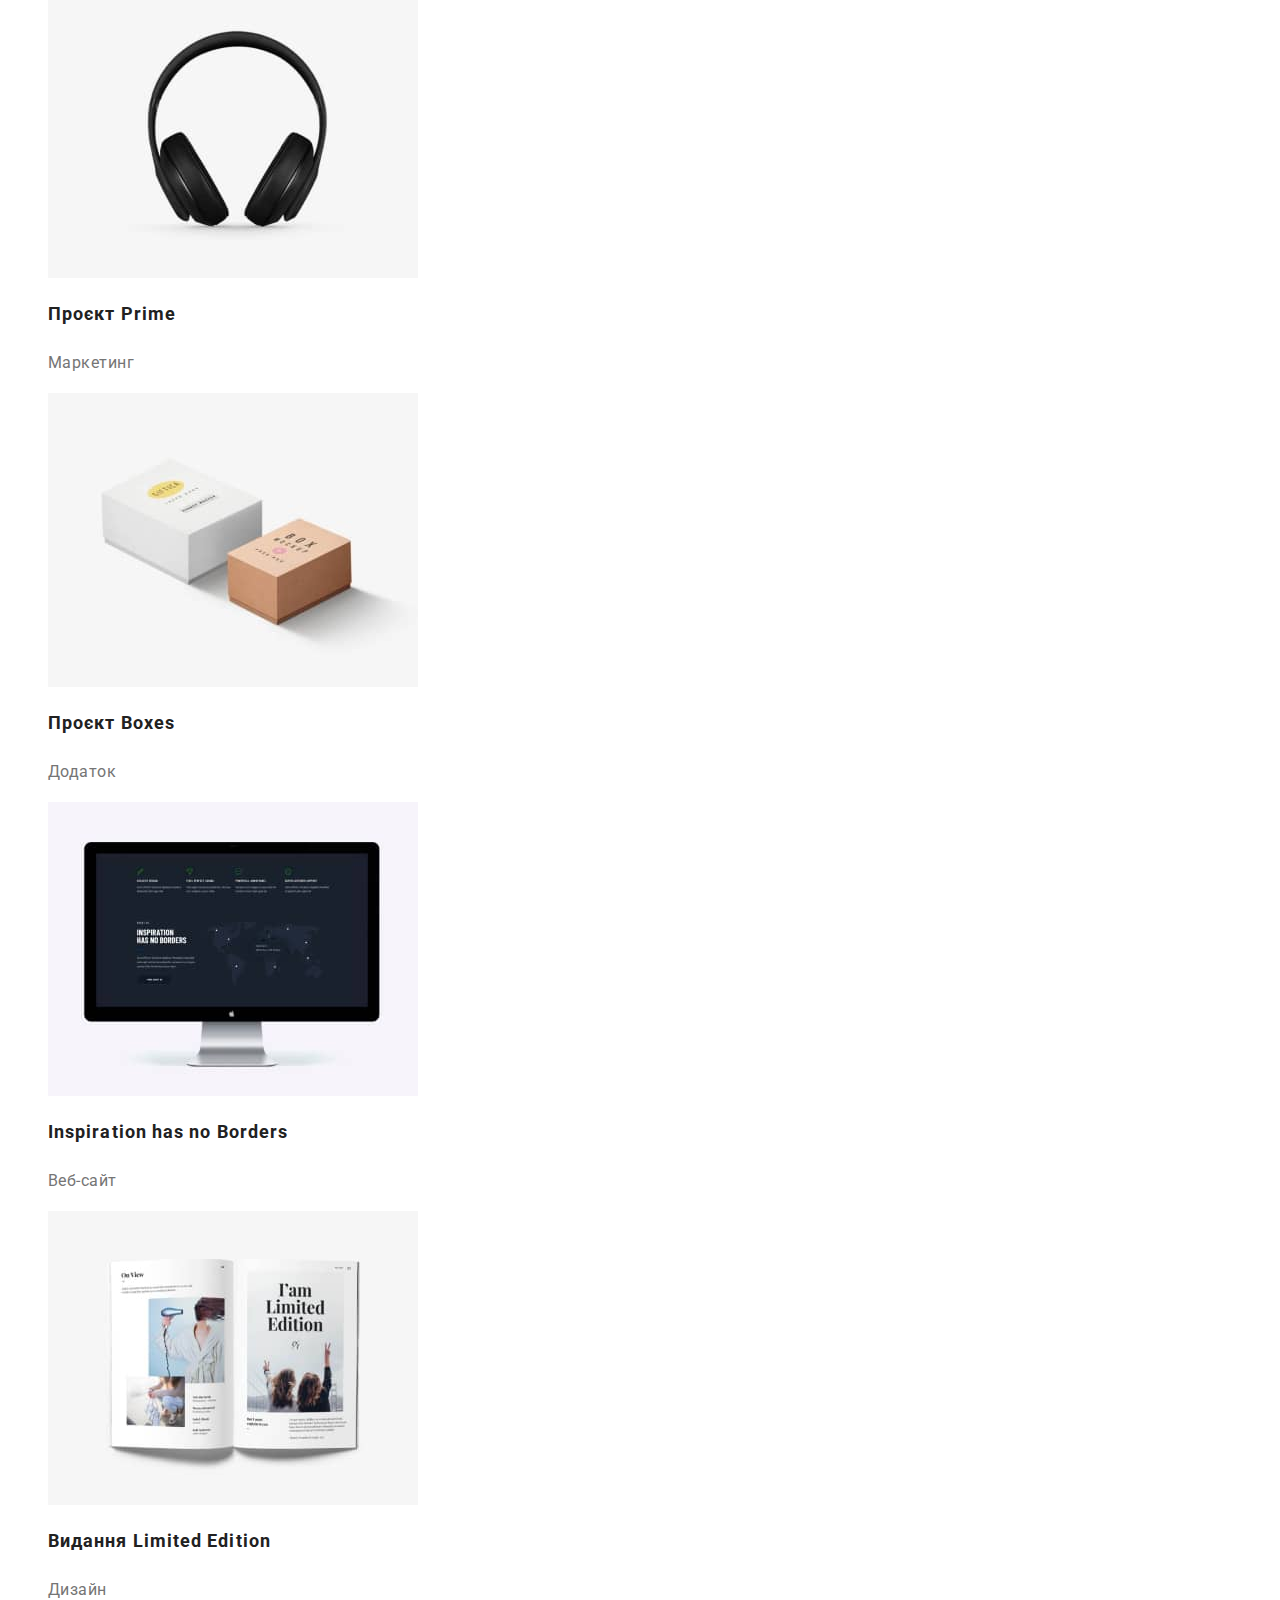
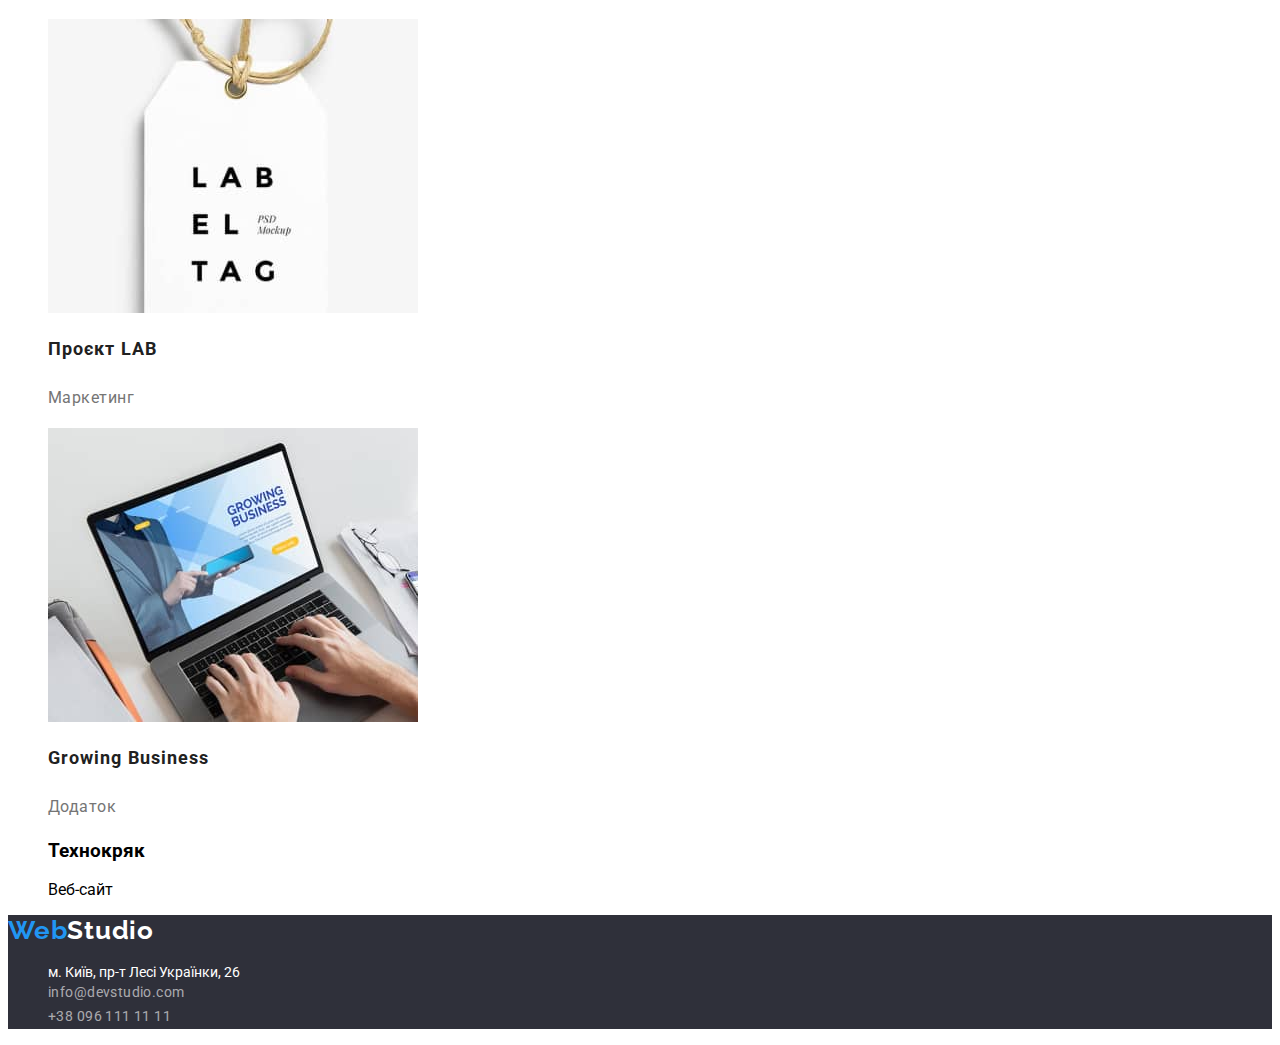
==== commit 4df64af7: "20.10" ====
--- a/portfolio.html
+++ b/portfolio.html
@@ -14,7 +14,6 @@
 <body>
     <header class="page-header">
         <a class="upper-logo" href="./index.html"><span class="logo-blue">Web</span>Studio</a>
-        <a class="upper-logo link" href="./index.html"><span class="logo-blue">Web</span>Studio</a>
         <nav class="page-nav">
             <ul class="menu list">
                 <li class="menu-item">
@@ -43,97 +42,53 @@
                 <li class="project" >
                     <img src="./imeges/portfolio1.jpg" alt="Дизайн веб-сторінки">
                     <h3 class="project-caption">Технокряк</h3>
-                    <p class="project-lext" >Веб-сайт</p>
+                    <p class="project-text" >Веб-сайт</p>
                 </li>
                 <li class="project">
                     <img src="./imeges/portfolio2.jpg" alt="Постер з двума баскетболістами">
                     <h3 class="project-caption">Постер New Orlean vs Golden Star</h3>
-                    <p class="project-lext" >Дизайн</p>
+                    <p class="project-text" >Дизайн</p>
                 </li>
                 <li class="project">
                     <img src="./imeges/portfolio3.jpg" alt="Дмзайн додатку ресторану">
                     <h3 class="project-caption">Ресторан Seafood</h3>
-                    <p class="project-lext" >Додаток</p>
+                    <p class="project-text" >Додаток</p>
                 </li>
                 <li class="project">
                     <img src="./imeges/portfolio4.jpg" alt="Навушники">
                     <h3 class="project-caption">Проєкт Prime</h3>
-                    <p class="project-lext" >Маркетинг</p>
+                    <p class="project-text" >Маркетинг</p>
                 </li>
                 <li class="project">
                     <img src="./imeges/portfolio5.jpg" alt="Дві коробки">
                     <h3 class="project-caption">Проєкт Boxes</h3>
-                    <p class="project-lext" >Додаток</p>
+                    <p class="project-text" >Додаток</p>
                 </li>
                 <li class="project">
                     <img src="./imeges/portfolio6.jpg" alt="Веб-сайти">
                     <h3 class="project-caption">Inspiration has no Borders</h3>
-                    <p class="project-lext" >Веб-сайт</p>
+                    <p class="project-text" >Веб-сайт</p>
                 </li>
                 <li class="project">
                     <img src="./imeges/portfolio7.jpg" alt="Журнал">
                     <h3 class="project-caption">Видання Limited Edition</h3>
-                    <p class="project-lext" >Дизайн</p>
+                    <p class="project-text" >Дизайн</p>
                 </li>
-                <li>
+                <li class="project">
                     <img src="./imeges/portfolio8.jpg" alt="Ярлик">
                     <h3 class="project-caption">Проєкт LAB</h3>
-                    <p class="project-lext" >Маркетинг</p>
+                    <p class="project-text" >Маркетинг</p>
                 </li>
-                <li>
+                <li class="project">
                     <img src="./imeges/portfolio9.jpg" alt="Людина працює за нойтбуком">
                     <h3 class="project-caption">Growing Business</h3>
-                    <p class="project-lext" >Додаток</p>
+                    <p class="project-text" >Додаток</p>
                     <h3>Технокряк</h3>
                     <p>Веб-сайт</p>
-                </li>
-                <li class="project">
-                    <img src="./imeges/portfolio2.jpg" alt="Постер з двума баскетболістами">
-                    <h3>Постер New Orlean vs Golden Star</h3>
-                    <p>Дизайн</p>
-                </li>
-                <li class="project">
-                    <img src="./imeges/portfolio3.jpg" alt="Дмзайн додатку ресторану">
-                    <h3>Ресторан Seafood</h3>
-                    <p>Додаток</p>
-                </li>
-                <li class="project">
-                    <img src="./imeges/portfolio4.jpg" alt="Навушники">
-                    <h3>Проєкт Prime</h3>
-                    <p>Маркетинг</p>
-                </li>
-                <li class="project">
-                    <img src="./imeges/portfolio5.jpg" alt="Дві коробки">
-                    <h3>Проєкт Boxes</h3>
-                    <p>Додаток</p>
-                </li>
-                <li class="project">
-                    <img src="./imeges/portfolio6.jpg" alt="Веб-сайти">
-                    <h3>Inspiration has no Borders</h3>
-                    <p>Веб-сайт</p>
-                </li>
-                <li class="project">
-                    <img src="./imeges/portfolio7.jpg" alt="Журнал">
-                    <h3>Видання Limited Edition</h3>
-                    <p>Дизайн</p>
-                </li>
-                <li>
-                    <img src="./imeges/portfolio8.jpg" alt="Ярлик">
-                    <h3>Проєкт LAB</h3>
-                    <p>Маркетинг</p>
-                </li>
-                <li>
-                    <img src="./imeges/portfolio9.jpg" alt="Людина працює за нойтбуком">
-                    <h3>Growing Business</h3>
-                    <p>Додаток</p>
-
-                </li>
-            </ul>
+               </ul>
         </section>
     </main>
     <footer class="footer">
-        <a class='logo-down' href="index.html"><span class="logo-blue">Web</span>Studio</a>
-
         <a class='logo-down' href="index.html"><span class="logo-blue">Web</span>Studio</a>
         <address>
             <ul class="list">
@@ -141,7 +96,6 @@
                 <li><a class="link footer-email" href="mailto:info@devstudio.com">info@devstudio.com</a></li>
                 <li><a class="link footer-number" href="tel:+380961111111">+38 096 111 11 11</a></li>
             </ul>
-    
         </address>
        </footer>
 </body>
--- a/styles/style.css
+++ b/styles/style.css
@@ -81,14 +81,12 @@
 }
 
 .headline {
-
-    font-weight: 900;
-    font-size: 44px;
-    line-height: 1.36;
-    text-align: center;
-    letter-spacing: 0.06em;
-    text-transform: uppercase;
-    color: var(--background-color-white);
+    font-weight: 700;
+    font-size: 36px;
+    line-height: 1.17;
+    text-align: center;
+    letter-spacing: 0.03em;
+    color: var(--title-color)
 }
 
 .modal-open-btn {
@@ -152,48 +150,30 @@
     text-align: center;
     letter-spacing: 0.06em;
     text-transform: uppercase;
-    color: var(--background-color-white);
-}
-
+    color: var(--text-color-white);
+}
 
 .section-features {
     background-color:var(--background-color-grey);
 }
 
-.headline {
-    font-style: normal;
-}
-
-.headline {
-    font-weight: 700;
-    font-size: 36px;
-    line-height: 1.17;
-    text-align: center;
-    letter-spacing: 0.03em;
-    color:var(--title-color);
+.headline-list {
+    text-align: center;
 }
 
 .name-employee {
-    color: var(--title-color);
-}
-
-.section-features {
-    background-color:var(--background-color-grey);
-}
-
-.name-employee {
-    font-weight: 500;
-    font-size: 16px;
-    line-height: 1.19;
-    letter-spacing: 0.03em;
-    color: var(--title-color);
+    font-weight: 500;
+    font-size: 16px;
+    line-height: 1.19;
+    letter-spacing: 0.03em;
+    color: var(--title-color);
+    
 }
 
 .position {
     font-weight: 400;
     font-size: 16px;
     line-height: 1.19;
-    text-align: center;
     letter-spacing: 0.03em;
     color:var(--text-color-grey)
 
@@ -204,18 +184,6 @@
 
 .logo-down { 
     text-decoration: none;
-}
-
-.headline {
-    font-weight: 400;
-    font-size: 16px;
-    line-height: 1.19;
-    letter-spacing: 0.03em;
-    color: var(--text-color-grey);
-}
-
-.footer {
-    background-color: var(--background-color-dark);
 }
 
 .logo-down {
@@ -235,8 +203,7 @@
 .address-link {
     font-weight: 400;
     font-size: 14px;
-    line-height: 1.71;
-    letter-spacing;
+    line-height: 1,71;
     color: var(--text-color-white);
 }
 
@@ -303,7 +270,7 @@
     color:var(--title-color);
 }
 
-.project-lext {
+.project-text {
     font-weight: 400;
     font-size: 16px;
     line-height: 1.67;
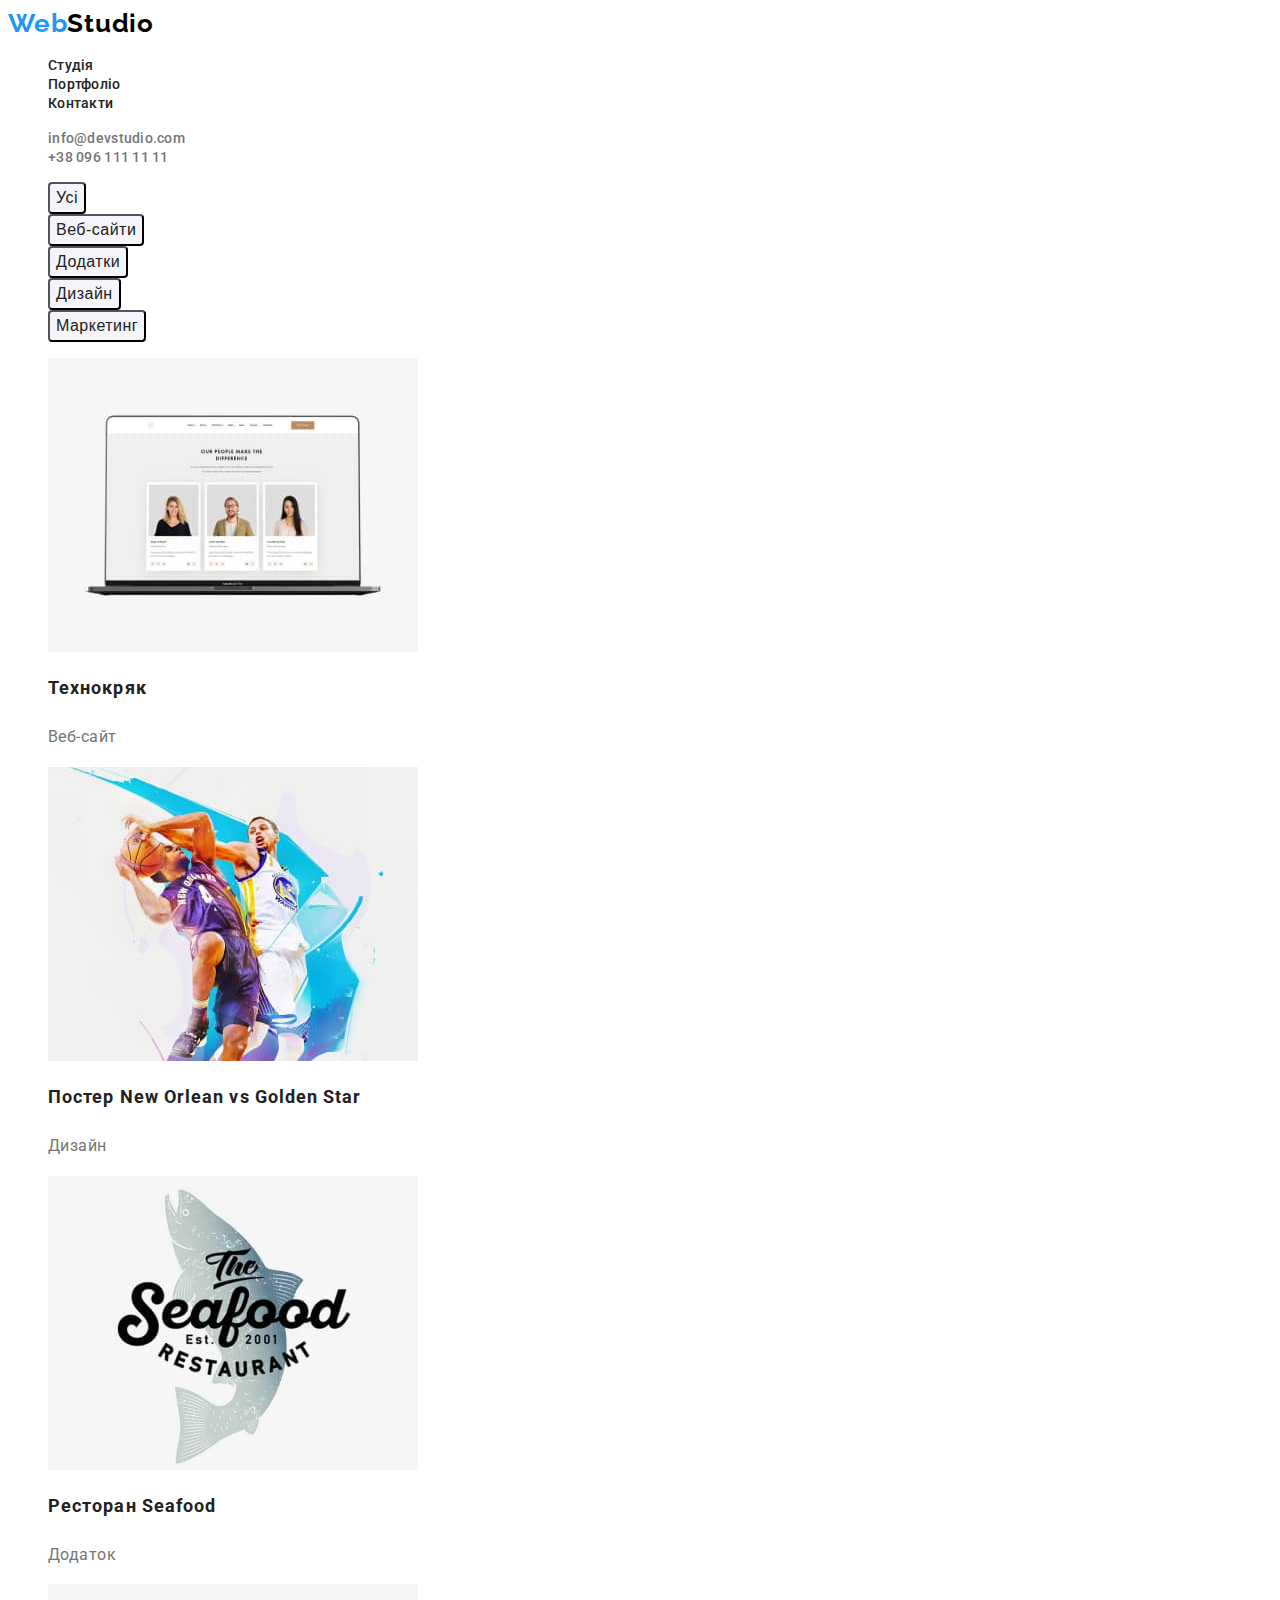
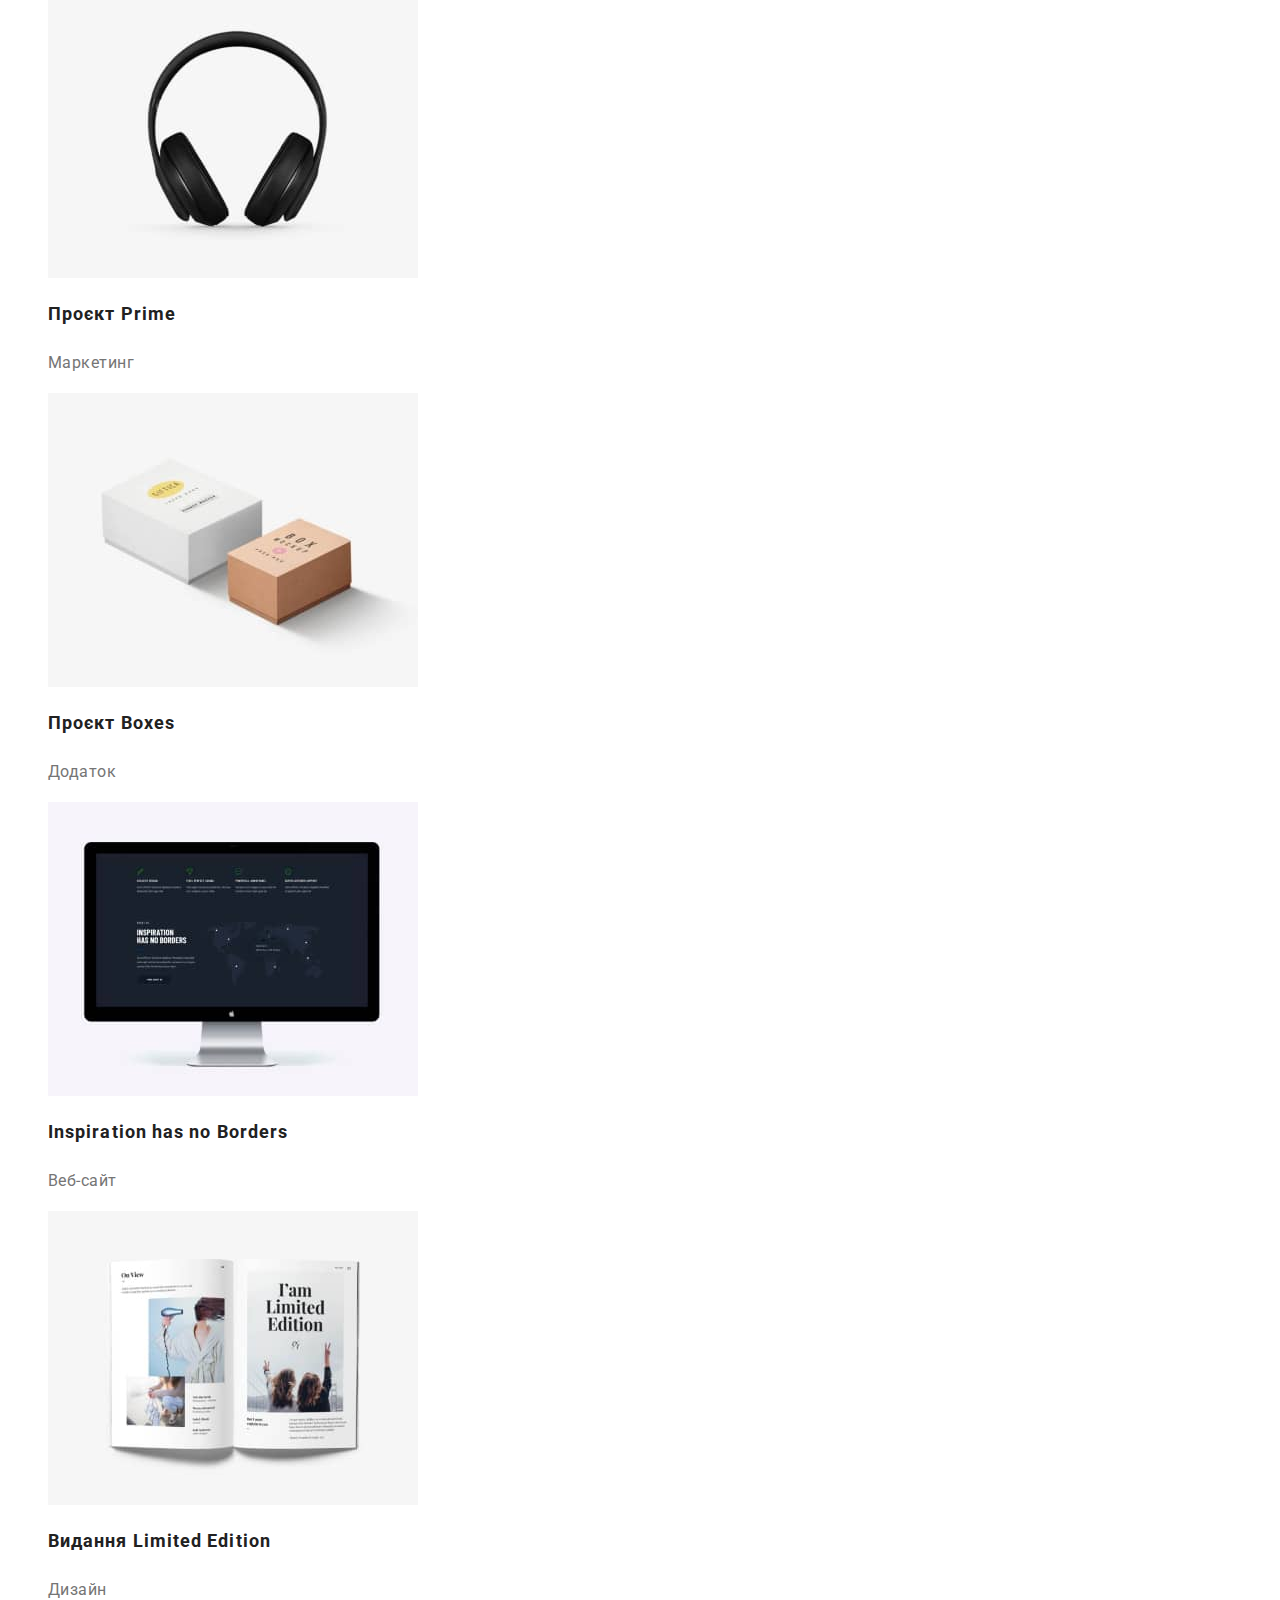
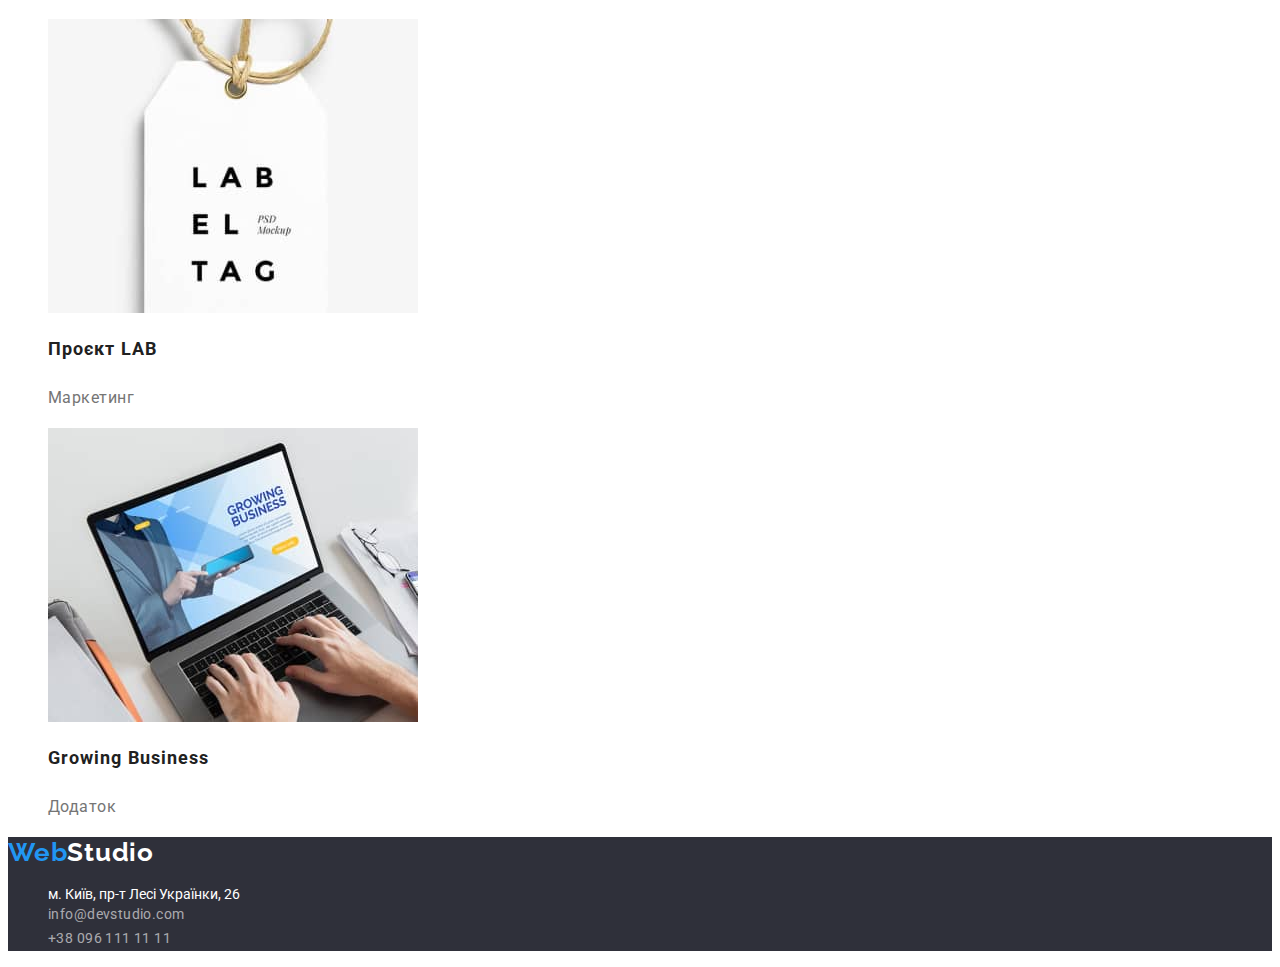
==== commit e3dfb68c: "20.30" ====
--- a/portfolio.html
+++ b/portfolio.html
@@ -83,8 +83,6 @@
                     <img src="./imeges/portfolio9.jpg" alt="Людина працює за нойтбуком">
                     <h3 class="project-caption">Growing Business</h3>
                     <p class="project-text" >Додаток</p>
-                    <h3>Технокряк</h3>
-                    <p>Веб-сайт</p>
                </ul>
         </section>
     </main>
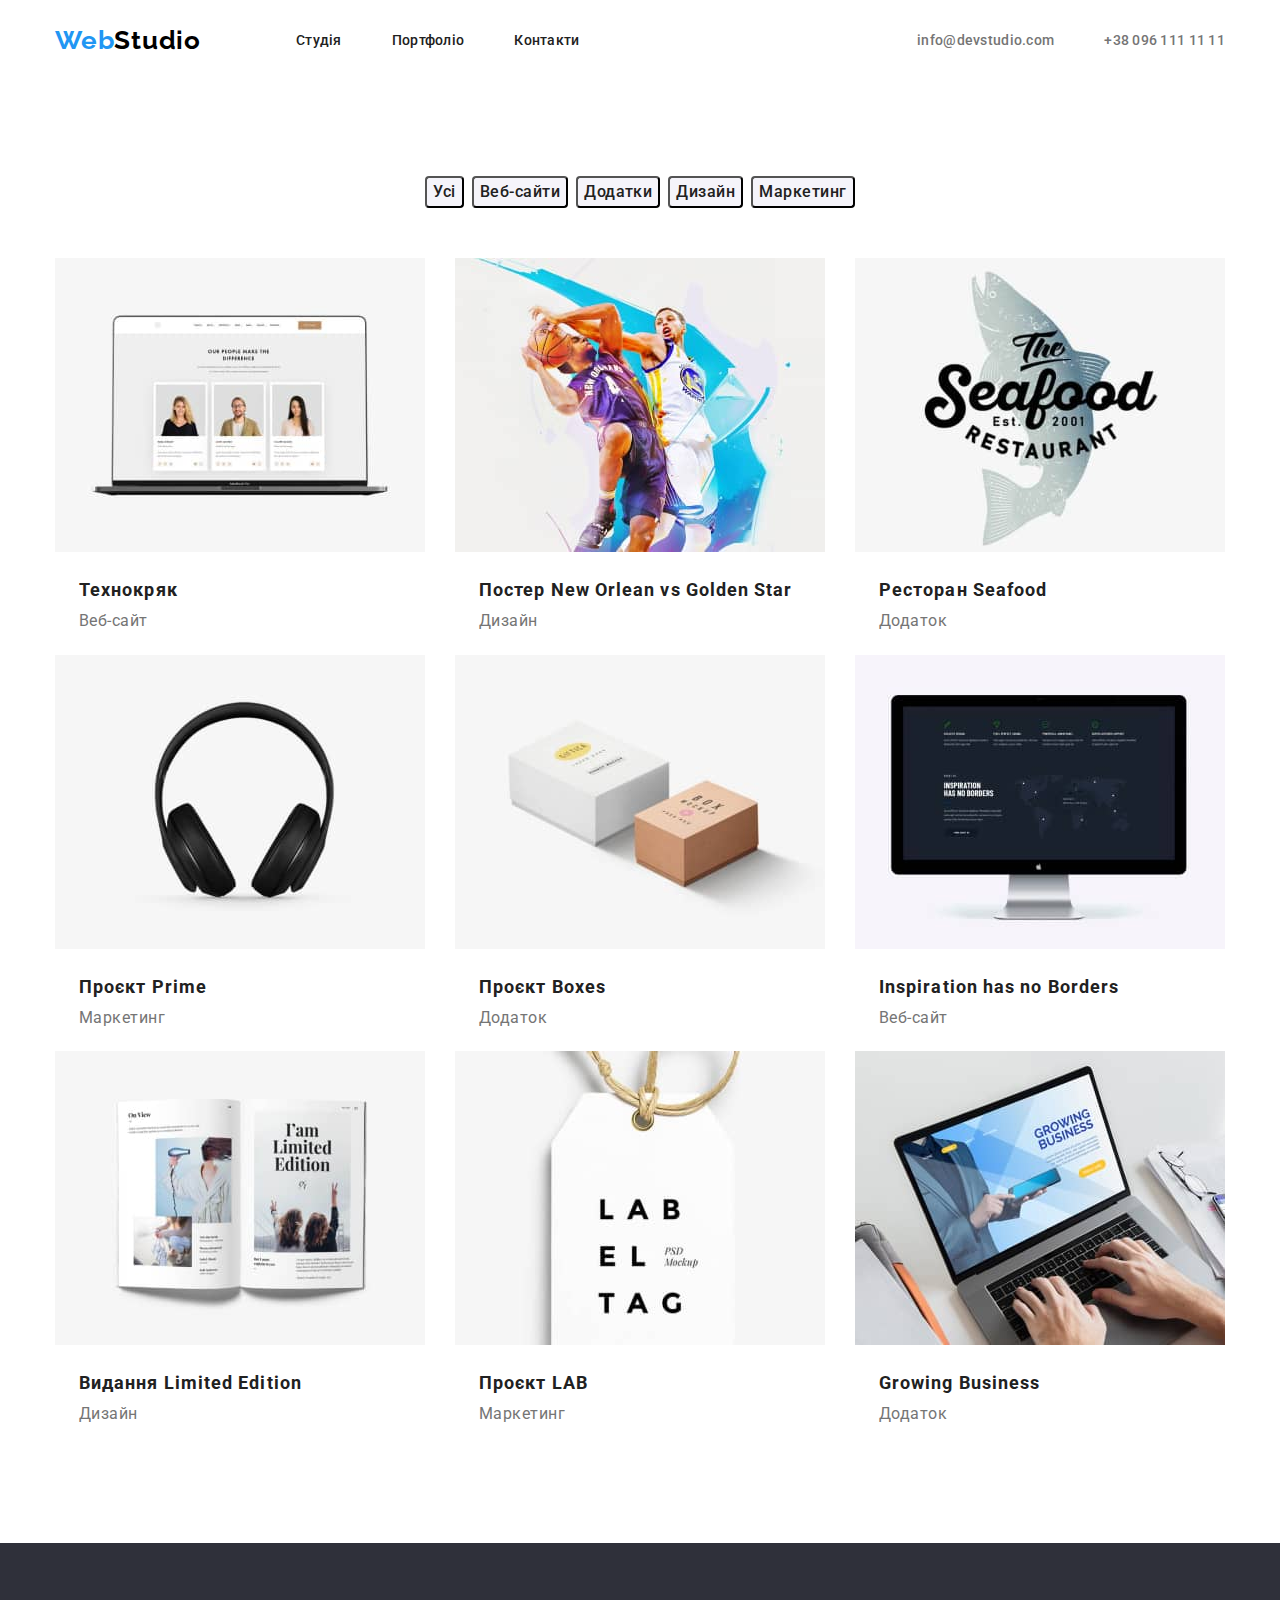
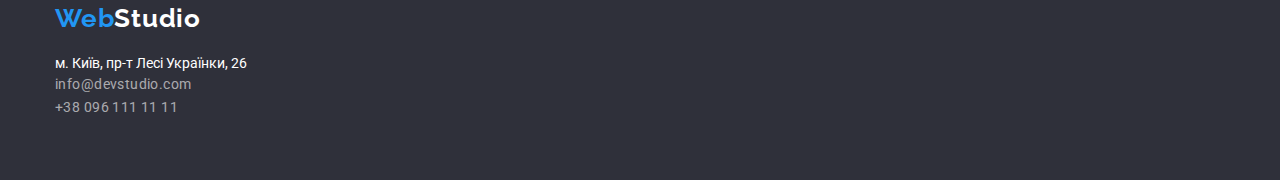
==== commit 045eac71: "HW#" ====
--- a/portfolio.html
+++ b/portfolio.html
@@ -8,93 +8,123 @@
         <link rel="preconnect" href="https://fonts.googleapis.com">
         <link rel="preconnect" href="https://fonts.gstatic.com" crossorigin>
         <link href="https://fonts.googleapis.com/css2?family=Raleway:wght@700&family=Roboto:wght@400;500;700;900&display=swap" rel="stylesheet">
-    
+        <link rel="stylesheet" href="https://cdn.jsdelivr.net/npm/modern-normalize@1.1.0/modern-normalize.min.css">
         <link rel="stylesheet" href="./styles/style.css">
     </head>
 <body>
+    <!-- ======header===========  -->
     <header class="page-header">
-        <a class="upper-logo" href="./index.html"><span class="logo-blue">Web</span>Studio</a>
-        <nav class="page-nav">
-            <ul class="menu list">
-                <li class="menu-item">
-                    <a class="menu-link link" href="./index.html">Студія</a></li>
-                <li class="menu-item">
-                    <a class="menu-link link" href="./portfolio.html">Портфоліо</a></li>
-                <li class="menu-item">
-                    <a class="menu-link link" href="#">Контакти</a></li>
-            </ul>
-        </nav>
-        <ul class="list">
-            <li class=" menu-item"><a class=" mail-address link" href="mailto:info@devstudio.com">info@devstudio.com</a></li>
-            <li><a class="contact-phone-number link" href="tel:+380961111111">+38 096 111 11 11</a></li>
-        </ul>
+        <div class="container page-header-container">
+            <a class="upper-logo" href="./index.html"><span class="logo-blue">Web</span>Studio</a>
+            <nav class="page-nav">
+                <ul class="menu list menu-container">
+                    <li class="menu-item">
+                        <a class="menu-link link" href="./index.html">Студія</a></li>
+                    <li class="menu-item">
+                        <a class="menu-link link" href="./portfolio.html">Портфоліо</a></li>
+                    <li class="menu-item">
+                        <a class="menu-link link" href="#">Контакти</a></li>
+                </ul>
+            </nav>
+            <ul class="list contact-list">
+                <li class=" menu-item"><a class=" mail-address link" href="mailto:info@devstudio.com">info@devstudio.com</a></li>
+                <li><a class="contact-phone-number link" href="tel:+380961111111">+38 096 111 11 11</a></li>
+            </ul></div>
     </header>
     <main>
         <section class="catalog">
-            <ul class="list filter">
-                <li><button class="filter-dutton" type="button">Усі</button></li>
-                <li><button class="filter-dutton" type="button">Веб-сайти</button></li>
-                <li><button class="filter-dutton" type="button">Додатки</button></li>
-                <li><button class="filter-dutton" type="button">Дизайн</button></li>
-                <li><button class="filter-dutton" type="button">Маркетинг</button></li>
-            </ul>
-            <ul class="list ">
-                <li class="project" >
-                    <img src="./imeges/portfolio1.jpg" alt="Дизайн веб-сторінки">
-                    <h3 class="project-caption">Технокряк</h3>
-                    <p class="project-text" >Веб-сайт</p>
-                </li>
-                <li class="project">
-                    <img src="./imeges/portfolio2.jpg" alt="Постер з двума баскетболістами">
-                    <h3 class="project-caption">Постер New Orlean vs Golden Star</h3>
-                    <p class="project-text" >Дизайн</p>
-                </li>
-                <li class="project">
-                    <img src="./imeges/portfolio3.jpg" alt="Дмзайн додатку ресторану">
-                    <h3 class="project-caption">Ресторан Seafood</h3>
-                    <p class="project-text" >Додаток</p>
-                </li>
-                <li class="project">
-                    <img src="./imeges/portfolio4.jpg" alt="Навушники">
-                    <h3 class="project-caption">Проєкт Prime</h3>
-                    <p class="project-text" >Маркетинг</p>
-                </li>
-                <li class="project">
-                    <img src="./imeges/portfolio5.jpg" alt="Дві коробки">
-                    <h3 class="project-caption">Проєкт Boxes</h3>
-                    <p class="project-text" >Додаток</p>
-                </li>
-                <li class="project">
-                    <img src="./imeges/portfolio6.jpg" alt="Веб-сайти">
-                    <h3 class="project-caption">Inspiration has no Borders</h3>
-                    <p class="project-text" >Веб-сайт</p>
-                </li>
-                <li class="project">
-                    <img src="./imeges/portfolio7.jpg" alt="Журнал">
-                    <h3 class="project-caption">Видання Limited Edition</h3>
-                    <p class="project-text" >Дизайн</p>
-                </li>
-                <li class="project">
-                    <img src="./imeges/portfolio8.jpg" alt="Ярлик">
-                    <h3 class="project-caption">Проєкт LAB</h3>
-                    <p class="project-text" >Маркетинг</p>
-                </li>
-                <li class="project">
-                    <img src="./imeges/portfolio9.jpg" alt="Людина працює за нойтбуком">
-                    <h3 class="project-caption">Growing Business</h3>
-                    <p class="project-text" >Додаток</p>
-               </ul>
+            <div class="container">
+                <!-- ======filter====== -->
+                <div class="filter-container">
+                    <ul class="list filter button-container ">
+                        <li><button class="filter-button" type="button">Усі</button></li>
+                        <li><button class="filter-button" type="button">Веб-сайти</button></li>
+                        <li><button class="filter-button" type="button">Додатки</button></li>
+                        <li><button class="filter-button" type="button">Дизайн</button></li>
+                        <li><button class="filter-button" type="button">Маркетинг</button></li>
+                    </ul>
+                </div>
+                <!-- =======project====== -->
+                <ul class="list project-list">
+                    <li class="project" >
+                        <img src="./imeges/portfolio1.jpg" alt="Дизайн веб-сторінки">
+                        <div class="project-cintainer">
+                            <h3 class="project-caption">Технокряк</h3>
+                            <p class="project-text" >Веб-сайт</p>
+                        </div>
+                    </li>
+                    <li class="project">
+                        <img src="./imeges/portfolio2.jpg" alt="Постер з двума баскетболістами">
+                        <div class="project-cintainer">
+                            <h3 class="project-caption">Постер New Orlean vs Golden Star</h3>
+                            <p class="project-text" >Дизайн</p>
+                        </div>
+                    </li>
+                    <li class="project">
+                        <img src="./imeges/portfolio3.jpg" alt="Дмзайн додатку ресторану">
+                        <div class="project-cintainer">
+                            <h3 class="project-caption">Ресторан Seafood</h3>
+                            <p class="project-text" >Додаток</p>
+                        </div>
+                    </li>
+                    <li class="project">
+                        <img src="./imeges/portfolio4.jpg" alt="Навушники">
+                        <div class="project-cintainer">
+                            <h3 class="project-caption">Проєкт Prime</h3>
+                            <p class="project-text" >Маркетинг</p>
+                        </div>
+                    </li>
+                    <li class="project">
+                        <img src="./imeges/portfolio5.jpg" alt="Дві коробки">
+                        <div class="project-cintainer">
+                            <h3 class="project-caption">Проєкт Boxes</h3>
+                            <p class="project-text" >Додаток</p>
+                        </div>
+                    </li>
+                    <li class="project">
+                        <img src="./imeges/portfolio6.jpg" alt="Веб-сайти">
+                        <div class="project-cintainer">
+                            <h3 class="project-caption">Inspiration has no Borders</h3>
+                            <p class="project-text" >Веб-сайт</p>
+                        </div>
+                    </li>
+                    <li class="project">
+                        <img src="./imeges/portfolio7.jpg" alt="Журнал">
+                        <div class="project-cintainer">
+                            <h3 class="project-caption">Видання Limited Edition</h3>
+                            <p class="project-text" >Дизайн</p>
+                        </div>
+                    </li>
+                    <li class="project">
+                        <img src="./imeges/portfolio8.jpg" alt="Ярлик">
+                        <div class="project-cintainer">
+                            <h3 class="project-caption">Проєкт LAB</h3>
+                            <p class="project-text" >Маркетинг</p>
+                        </div>
+                    </li>
+                    <li class="project">
+                        <img src="./imeges/portfolio9.jpg" alt="Людина працює за нойтбуком">
+                        <div class="project-cintainer">
+                            <h3 class="project-caption">Growing Business</h3>
+                            <p class="project-text" >Додаток</p>
+                        </div>
+                   </ul>
+            </div>
         </section>
     </main>
-    <footer class="footer">
-        <a class='logo-down' href="index.html"><span class="logo-blue">Web</span>Studio</a>
-        <address>
+   <!-- =====footer===== -->
+   <footer class="footer">
+    <div class="container">
+        <div class="logo-container">
+            <a class="logo-down" href="index.html"><span class="logo-blue">Web</span>Studio</a>
+        </div>
+                <address>
             <ul class="list">
                 <li><a class="link address-link" href="https://goo.gl/maps/NGYsfj5xvE9vm5nV7" target="_blank" rel="noopener noreferrer nofollow">м. Київ, пр-т Лесі Українки, 26</a></li>
                 <li><a class="link footer-email" href="mailto:info@devstudio.com">info@devstudio.com</a></li>
                 <li><a class="link footer-number" href="tel:+380961111111">+38 096 111 11 11</a></li>
             </ul>
-        </address>
-       </footer>
+        </address></div>
+   </footer>
 </body>
 </html>--- a/styles/style.css
+++ b/styles/style.css
@@ -12,6 +12,17 @@
     --rgba-color: rgba(255, 255, 255, 0.6);
 }
 
+h1, h2, h3, h4, p {
+    margin-top: 0;
+    margin-bottom: 0;
+}
+
+ul, ol {
+margin-top: 0;
+margin-bottom: 0;
+padding-left: 0;
+}
+
 .link {
     text-decoration: none;}
 
@@ -26,6 +37,14 @@
 
 button {
     cursor: pointer;
+}
+
+.container {
+    width: 1200px;
+    margin-left: auto;
+    margin-right: auto;
+    padding-left: 15px;
+    padding-right: 15px;
 }
 
 body {
@@ -34,6 +53,28 @@
     
 }
 
+/* ====header==== */
+.page-header {
+    padding-top: 25px;
+    padding-bottom: 25px;
+}
+.page-header-container {
+    display: flex;
+    align-items: center;
+}
+
+.menu-container{
+    display: flex;
+    align-items: center;
+    column-gap: 50px;
+}
+
+.contact-list {
+    display: flex;
+    align-items: center;
+    margin-left: auto;
+    column-gap: 50px;
+}
 .upper-logo {
     text-decoration: none;
     font-family: 'Raleway';
@@ -42,13 +83,13 @@
     line-height: 1.19;
     letter-spacing: 0.03em;
     color: var(--logo-color);
+    margin-right: 95px;
 
 }
 
 .logo-blue {
     color: var(--active-color-blue)
 }
-
 
 .menu-link {
     font-weight: 500;
@@ -76,17 +117,28 @@
     color: var(--active-color-blue);
 }
 
+/* ======header====== */
+
+/* =======heading=========== */
+
 .section-title {
     background-color: var(--background-color-dark);
-}
-
-.headline {
-    font-weight: 700;
-    font-size: 36px;
-    line-height: 1.17;
-    text-align: center;
-    letter-spacing: 0.03em;
-    color: var(--title-color)
+    padding-top: 200px;
+    padding-bottom: 200px;
+}
+
+.heading {
+    font-weight: 900;
+    font-size: 44px;
+    line-height: 1.36;
+    text-align: center;
+    letter-spacing: 0.06em;
+    text-transform: uppercase;
+    color: var(--text-color-white);
+    width: 700px;
+    margin-right: auto;
+    margin-left: auto;
+    margin-bottom: 30px;
 }
 
 .modal-open-btn {
@@ -101,7 +153,10 @@
     color: var(--background-color-white);
     box-shadow: 0px 4px 4px rgba(0, 0, 0, 0.15);
     border-radius: 4px;
-}
+    margin-right: auto;
+    margin-left: auto;
+}
+
 .modal-open-btn:hover,
 .modal-open-btn:focus{
     background-color:var(--button-active-back-color);
@@ -109,6 +164,20 @@
     border-radius: 4px
 }
 
+/* =======heading=========== */
+
+/* =========preference========= */
+.preference-container {
+    display: flex;
+    column-gap: 30px;
+    padding-top: 95px;
+    padding-bottom: 95px;
+}
+
+.preference-list {
+    flex-basis: calc((100%-90)/4);
+}
+
 .preference {
     font-size: 0;
 }
@@ -120,10 +189,6 @@
     letter-spacing: 0.03em;
     text-transform: uppercase;
     color: var(--title-color);
-   }
-
-.preference {
-    font-size: 0;
 }
 
 .preference-subtitle {
@@ -143,22 +208,51 @@
     color: var(--text-color-grey);
 }
 
-.heading {
-    font-weight: 900;
-    font-size: 44px;
-    line-height: 1.36;
-    text-align: center;
-    letter-spacing: 0.06em;
-    text-transform: uppercase;
-    color: var(--text-color-white);
-}
+/* =========preference========= */
+
+/* =========section-work========== */
+
+.headline {
+    font-weight: 700;
+    font-size: 36px;
+    line-height: 1.17;
+    text-align: center;
+    letter-spacing: 0.03em;
+    color: var(--title-color);
+    margin-bottom: 50px;
+}
+
+.work-container {
+    display: flex;
+    column-gap: 30px;
+}
+
+.page-item {
+    flex-basis: calc((100%-60)/3);
+}
+
+.section-work {
+    padding-bottom: 95px;
+}
+/* =========section-work========== */
+
+/* ========section-features========= */
+
 
 .section-features {
     background-color:var(--background-color-grey);
+    padding-top: 95px;
+    padding-bottom: 95px;
+}
+
+.team-container {
+    display: flex;
+    column-gap: 30px;
 }
 
 .headline-list {
     text-align: center;
+    flex-basis: calc((100%-90)/4);
 }
 
 .name-employee {
@@ -179,8 +273,15 @@
 
 }
 
+/* ======section-features============= */
+
+/* =========footer=========== */
+
 .footer {
-    background-color: var(--background-color-dark);}
+    background-color: var(--background-color-dark);
+    padding-top: 60px;
+    padding-bottom: 60px;
+}
 
 .logo-down { 
     text-decoration: none;
@@ -196,6 +297,10 @@
     color:var(--text-color-white);
 }
 
+.logo-container {
+    margin-bottom: 20px;
+}
+
 .address-link {
     color:var(--text-color-white);
 }
@@ -221,19 +326,38 @@
     color: var(--rgba-color);
 }
 
+/* =====footer======== */
+
+/* ======PORTFOLIO======= */
+.catalog {
+   padding-top: 95px;
+   padding-bottom: 95px;
+}
+/* ======filter====== */
+.filter {
+    display: flex;
+    column-gap: 8px;
+    margin-bottom: 50px;
+}
+
+.filter-container {
+    display: flex;
+}
+
+.filter-dutton {
+    color: var(--rgba-color);
+}
+
 .catalog {
     background-color: var(--backgraund-portfolio);
 }
 
-.filter-dutton {
-    color: var(--rgba-color);
-}
-
-.catalog {
-    background-color: var(--backgraund-portfolio);
-}
-
-.filter-dutton {
+.button-container {
+    margin-left: auto;
+    margin-right: auto;
+}
+
+.filter-button {
     font-weight: 500;
     font-size: 16px;
     line-height: 1.63;
@@ -241,11 +365,6 @@
     letter-spacing: 0.03em;
     background:var(--background-color-grey);
     border-radius: 4px;
-    color: var(--title-color);
-}
-
-.filter-dutton:hover,
-.filter-dutton:focus {
     color: var(--title-color);
 }
 
@@ -261,6 +380,22 @@
     box-shadow: 0px 3px 1px rgba(0, 0, 0, 0.1), 0px 1px 2px rgba(0, 0, 0, 0.08), 0px 2px 2px rgba(0, 0, 0, 0.12);
     border-radius: 4px;
 }
+/* ======filter====== */
+
+/* =======project====== */
+.project {
+    width: 370;
+}
+
+.project-list {
+    display: flex;
+    column-gap: 30px;
+    flex-wrap: wrap;
+}
+
+.project-cintainer {
+    padding: 20px 24px;
+}
 
 .project-caption {
     font-weight: 700;
@@ -278,3 +413,4 @@
     color: var(--text-color-grey);
     border-radius: 4px;
 }
+/* =======project====== */